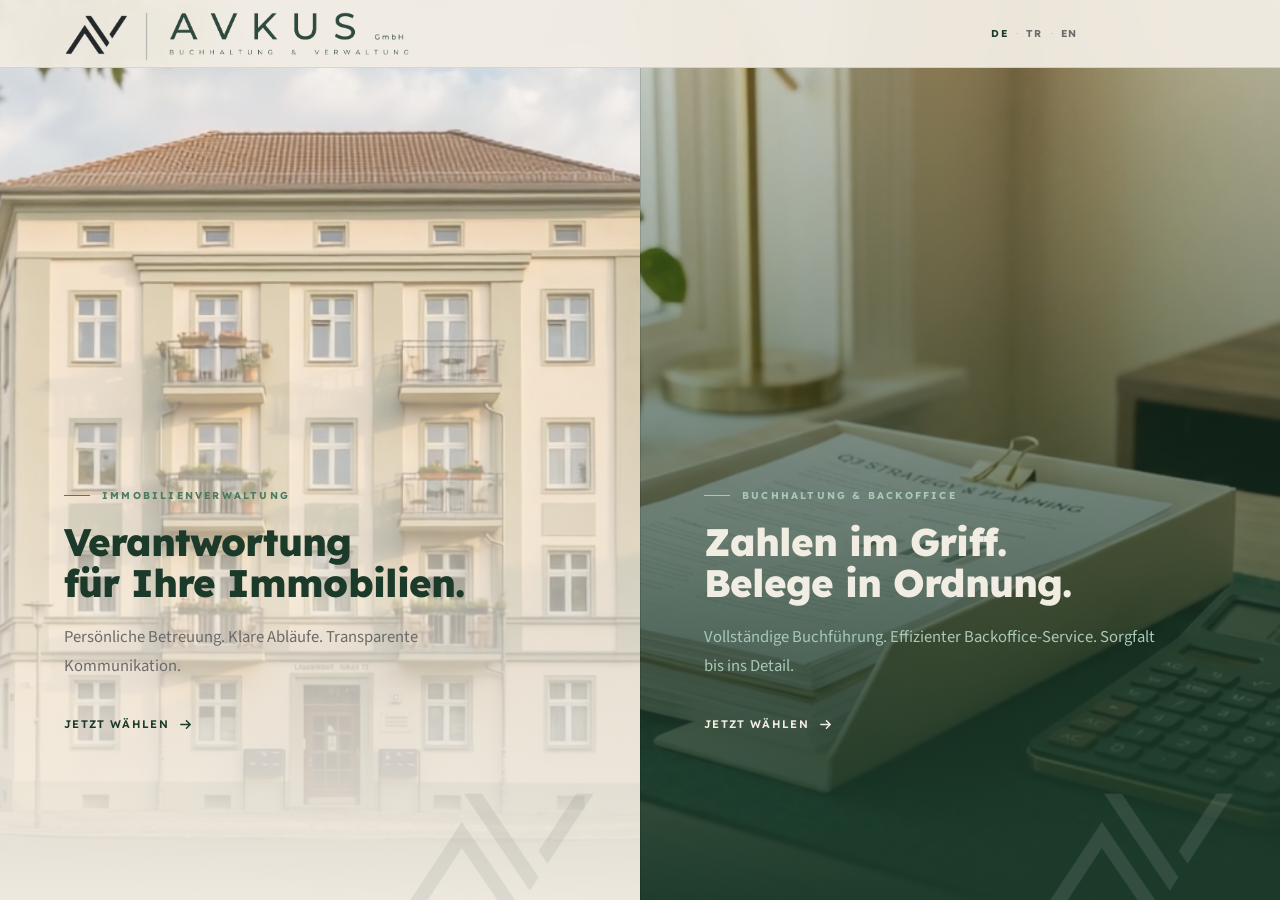
==== index.html @ 60a26d8a "ok" ====
<!DOCTYPE html>
<html lang="de">
<head>
  <meta charset="UTF-8">
  <meta name="viewport" content="width=device-width, initial-scale=1.0">
  <title>AVKUS GmbH – Immobilienverwaltung &amp; Buchhaltung</title>
  <meta name="description" content="AVKUS GmbH Bremen – Immobilienverwaltung und Buchhaltung. Persönlich. Strukturiert. Mehrsprachig.">
  <link rel="preconnect" href="https://fonts.googleapis.com">
  <link rel="preconnect" href="https://fonts.gstatic.com" crossorigin>
  <link href="https://fonts.googleapis.com/css2?family=Lexend:wght@300;400;600;700;800&family=Source+Sans+3:wght@400;500;600&display=swap" rel="stylesheet">
  <link rel="icon" href="assets/logos/favicon.png" type="image/png">
  <style>
    *, *::before, *::after { box-sizing: border-box; margin: 0; padding: 0; }
    html, body { height: 100%; }
    body { font-family: 'Source Sans 3', system-ui, sans-serif; overflow: hidden; -webkit-font-smoothing: antialiased; }
    a { text-decoration: none; color: inherit; }
    button { cursor: pointer; font-family: inherit; border: none; background: none; }
    svg { display: block; fill: none; }

    :root {
      --g:    #1B3A2A;
      --g2:   #234e38;
      --gm:   #a8c9b6;
      --gf:   #4a7c61;
      --cr:   #F2EDE3;
      --crd:  #e8e0d3;
      --crdk: #c4bbb0;
      --tx:   #1a1a1a;
      --mu:   #6b6b6b;
      --hh:   68px;
      --dur:  520ms;
      --ez:   cubic-bezier(0.76, 0, 0.24, 1);
      --ezo:  cubic-bezier(0.16, 1, 0.3, 1);
    }

    /* ─── HEADER ─────────────────────────────────── */
    #hdr {
      position: fixed; top: 0; left: 0; right: 0;
      height: var(--hh); z-index: 200;
      display: flex; align-items: center;
      padding: 0 clamp(20px, 3vw, 48px);
      gap: 0;
      background: rgba(242,237,227,0.95);
      backdrop-filter: blur(14px);
      -webkit-backdrop-filter: blur(14px);
      border-bottom: 1px solid rgba(27,58,42,0.12);
      transition: background var(--dur) var(--ez), border-color var(--dur) var(--ez), box-shadow 250ms ease;
    }
    #hdr.scrolled { box-shadow: 0 2px 24px rgba(0,0,0,0.08); }
    [data-state="buch"] #hdr {
      background: rgba(27,58,42,0.96);
      border-bottom-color: rgba(255,255,255,0.09);
    }

    .hl { /* logo */
      display: flex; align-items: center; gap: 12px; flex-shrink: 0;
      color: var(--g); transition: color var(--dur) var(--ez);
    }
    [data-state="buch"] .hl { color: var(--cr); }
    .hl-wide { height: 302px; width: auto; object-fit: contain; }
    [data-state="buch"] .hl-wide { filter: brightness(0) invert(1); }

    .hn { /* nav */
      display: flex; align-items: center; gap: 2px; flex: 1; justify-content: center;
      opacity: 0; pointer-events: none; transition: opacity 300ms ease 180ms;
    }
    [data-state="immo"] .hn, [data-state="buch"] .hn { opacity: 1; pointer-events: all; }
    .hn a {
      font-family: 'Lexend', sans-serif; font-size: 11px; font-weight: 600;
      letter-spacing: 0.12em; text-transform: uppercase;
      color: var(--mu); padding: 8px 14px; border-radius: 4px;
      transition: color 180ms, background 180ms;
    }
    .hn a:hover { color: var(--g); background: rgba(27,58,42,0.07); }
    [data-state="buch"] .hn a { color: var(--gm); }
    [data-state="buch"] .hn a:hover { color: var(--cr); background: rgba(255,255,255,0.08); }

    .hr { /* right controls */
      display: flex; align-items: center; gap: 14px; flex-shrink: 0;
    }
    .lang { display: flex; align-items: center; gap: 2px; pointer-events: all; }
    .lang-sel { display: none; }
    .lb {
      font-family: 'Lexend', sans-serif; font-size: 10px; font-weight: 700;
      letter-spacing: 0.14em; text-transform: uppercase;
      color: var(--mu); padding: 4px 6px; transition: color 180ms;
    }
    .lb:hover, .lb.on { color: var(--g); }
    [data-state="buch"] .lb { color: rgba(168,201,182,0.7); }
    [data-state="buch"] .lb:hover, [data-state="buch"] .lb.on { color: var(--cr); }
    .ls { font-size: 10px; color: var(--crdk); transition: color var(--dur) var(--ez); }
    [data-state="buch"] .ls { color: var(--gf); }

    .hcta {
      font-family: 'Lexend', sans-serif; font-size: 11px; font-weight: 700;
      letter-spacing: 0.09em; text-transform: uppercase;
      padding: 9px 20px; border-radius: 4px;
      background: var(--g); color: var(--cr);
      transition: background 180ms, color 180ms, opacity 300ms ease 180ms;
      opacity: 0; pointer-events: none;
    }
    [data-state="immo"] .hcta, [data-state="buch"] .hcta { opacity: 1; pointer-events: all; }
    .hcta:hover { background: var(--g2); }
    [data-state="buch"] .hcta { background: var(--cr); color: var(--g); }
    [data-state="buch"] .hcta:hover { background: var(--crd); }

    /* ─── DIVIDER LINE ───────────────────────────── */
    #dvl {
      position: fixed; top: 0; bottom: 0; left: 50%;
      width: 1px; background: rgba(0,0,0,0.13); z-index: 50;
      pointer-events: none;
      transition: opacity var(--dur) var(--ez), transform 380ms cubic-bezier(0.16,1,0.3,1);
    }
    [data-state="immo"] #dvl, [data-state="buch"] #dvl { opacity: 0; }

    /* ─── SPLIT HOVER EXPANSION ─────────────────── */
    [data-state="split"] .ly {
      transition: width 600ms cubic-bezier(0.4, 0, 0.2, 1) 60ms;
    }
    [data-state="split"] #dvl {
      transition: transform 600ms cubic-bezier(0.4, 0, 0.2, 1) 60ms;
    }
    #app.hov-i .ly-i { width: 56%; }
    #app.hov-i .ly-b { width: 44%; }
    #app.hov-i #dvl  { transform: translateX(6vw); }
    #app.hov-b .ly-b { width: 56%; }
    #app.hov-b .ly-i { width: 44%; }
    #app.hov-b #dvl  { transform: translateX(-6vw); }

    /* ─── LAYERS ──────────────────────────────────── */
    .ly {
      position: fixed; top: 0; bottom: 0; overflow: hidden;
      transition: width var(--dur) var(--ez);
      will-change: width;
    }
    .ly-i { left: 0; width: 50%; background: var(--cr); }
    .ly-b { right: 0; width: 50%; background: var(--g); }

    [data-state="immo"] .ly-i { width: 100%; }
    [data-state="immo"] .ly-b { width: 0; pointer-events: none; }
    [data-state="buch"] .ly-b { width: 100%; }
    [data-state="buch"] .ly-i { width: 0; pointer-events: none; }

    /* Scroll container inside each layer */
    .lsc {
      position: absolute; inset: 0;
      overflow-y: hidden;
      -webkit-overflow-scrolling: touch;
      min-width: 50vw;
    }
    [data-state="immo"] .ly-i .lsc,
    [data-state="buch"] .ly-b .lsc { overflow-y: auto; }

    /* Scale-in animation on panel content when it activates */
    @keyframes scaleIn {
      from { transform: scale(0.968); opacity: 0.7; }
      to   { transform: scale(1);     opacity: 1; }
    }
    [data-state="immo"] .ly-i .lsc,
    [data-state="buch"] .ly-b .lsc {
      animation: scaleIn var(--dur) var(--ezo) both;
    }

    /* Click overlay — active in split state, transparent when service active */
    .lov {
      position: absolute; inset: 0; z-index: 10;
      cursor: pointer;
    }
    [data-state="immo"] .ly-i .lov,
    [data-state="buch"] .ly-b .lov,
    [data-state="immo"] .ly-b .lov,
    [data-state="buch"] .ly-i .lov { pointer-events: none; }

    /* Hover shimmer on panels in split state */
    [data-state="split"] .lov::after {
      content: ''; position: absolute; inset: 0;
      opacity: 0; transition: opacity 250ms ease;
    }
    [data-state="split"] .lov:hover::after { opacity: 1; }
    .ly-i .lov::after { background: rgba(27,58,42,0.04); }
    .ly-b .lov::after { background: rgba(255,255,255,0.05); }

    /* ─── FLOAT TABS ─────────────────────────────── */
    .ftab {
      position: fixed; top: 50%; z-index: 150;
      width: 40px; height: auto; padding: 14px 0;
      display: flex; flex-direction: column; align-items: center; justify-content: center;
      gap: 8px;
      opacity: 0; pointer-events: none;
      transition: opacity 350ms ease 220ms, transform 280ms var(--ezo);
    }
    .ftab svg { width: 16px; height: 16px; flex-shrink: 0; }
    .ftab-lbl {
      font-family: 'Lexend', sans-serif; font-size: 7px; font-weight: 700;
      letter-spacing: 0.18em; text-transform: uppercase;
      writing-mode: vertical-rl; text-orientation: mixed;
      opacity: 0.6; line-height: 1;
    }

    /* Buch tab: right edge, shown when immo is active */
    #ft-b {
      right: 0; border-radius: 10px 0 0 10px;
      background: var(--g); color: var(--cr);
      transform: translateY(-50%) translateX(100%);
    }
    [data-state="immo"] #ft-b {
      opacity: 1; pointer-events: all;
      transform: translateY(-50%) translateX(0);
    }
    [data-state="immo"] #ft-b:hover { transform: translateY(-50%) translateX(-5px); }

    /* Immo tab: left edge, shown when buch is active */
    #ft-i {
      left: 0; border-radius: 0 10px 10px 0;
      background: var(--cr); color: var(--g);
      transform: translateY(-50%) translateX(-100%);
    }
    [data-state="buch"] #ft-i {
      opacity: 1; pointer-events: all;
      transform: translateY(-50%) translateX(0);
    }
    [data-state="buch"] #ft-i:hover { transform: translateY(-50%) translateX(5px); }

    /* ─── HERO ───────────────────────────────────── */
    .hero {
      min-height: 100vh; position: relative; overflow: hidden;
      display: flex; flex-direction: column; justify-content: flex-end;
      padding: var(--hh) clamp(28px,5vw,72px) 64px;
    }
    .hwm { /* watermark */
      position: absolute; right: -4%; bottom: -8%;
      width: min(340px, 52%); pointer-events: none;
    }
    .ly-i .hwm { opacity: 0.08; }
    .ly-b .hwm { opacity: 0.10; filter: brightness(0) invert(1); }

    .hey { /* eyebrow */
      font-family: 'Lexend', sans-serif; font-size: 10px; font-weight: 700;
      letter-spacing: 0.22em; text-transform: uppercase;
      display: flex; align-items: center; gap: 12px; margin-bottom: 20px;
    }
    .hey::before { content: ''; display: block; width: 26px; height: 1px; background: currentColor; }
    .ly-i .hey { color: var(--gf); }
    .ly-b .hey { color: var(--gm); }

    .hh1 {
      font-family: 'Lexend', sans-serif;
      font-size: clamp(24px, 3.0vw, 50px);
      font-weight: 800; line-height: 1.06; letter-spacing: -0.025em;
      margin-bottom: 20px;
    }
    .ly-i .hh1 { color: var(--g); }
    .ly-b .hh1 { color: var(--cr); }

    .hsub {
      font-size: clamp(14px, 1.3vw, 17px); line-height: 1.7;
      max-width: 460px; margin-bottom: 32px;
    }
    .ly-i .hsub { color: var(--mu); }
    .ly-b .hsub { color: var(--gm); }

    /* Split-state click prompt */
    .hprompt {
      display: inline-flex; align-items: center; gap: 9px;
      font-family: 'Lexend', sans-serif; font-size: 11px; font-weight: 600;
      letter-spacing: 0.12em; text-transform: uppercase;
      transition: opacity 250ms ease, gap 200ms ease;
    }
    .hprompt svg { width: 15px; height: 15px; transition: transform 200ms ease; }
    .lov:hover ~ .lsc .hprompt { gap: 14px; }
    .lov:hover ~ .lsc .hprompt svg { transform: translateX(3px); }
    .ly-i .hprompt { color: var(--g); }
    .ly-b .hprompt { color: var(--cr); }
    [data-state="immo"] .ly-i .hprompt,
    [data-state="buch"] .ly-b .hprompt { opacity: 0; pointer-events: none; }

    /* Active-state CTA buttons */
    .hctas {
      display: flex; align-items: center; gap: 14px; flex-wrap: wrap;
      margin-top: 6px;
      opacity: 0; pointer-events: none;
      transform: translateY(12px);
      transition: opacity 350ms ease 280ms, transform 350ms ease 280ms;
    }
    [data-state="immo"] .ly-i .hctas,
    [data-state="buch"] .ly-b .hctas { opacity: 1; pointer-events: all; transform: none; }

    .bp { /* primary button */
      font-family: 'Lexend', sans-serif; font-size: 12px; font-weight: 700;
      letter-spacing: 0.08em; text-transform: uppercase;
      padding: 13px 26px; border-radius: 4px; display: inline-flex; align-items: center; gap: 8px;
      transition: background 180ms, transform 150ms;
    }
    .bp:hover { transform: translateY(-1px); }
    .ly-i .bp { background: var(--g); color: var(--cr); }
    .ly-i .bp:hover { background: var(--g2); }
    .ly-b .bp { background: var(--cr); color: var(--g); }
    .ly-b .bp:hover { background: var(--crd); }

    .bo { /* outline button */
      font-family: 'Lexend', sans-serif; font-size: 12px; font-weight: 600;
      letter-spacing: 0.08em; text-transform: uppercase;
      padding: 12px 22px; border-radius: 4px; border: 1.5px solid currentColor;
      display: inline-flex; align-items: center; gap: 8px;
      transition: background 180ms, color 180ms;
    }
    .ly-i .bo { color: var(--g); }
    .ly-i .bo:hover { background: var(--g); color: var(--cr); }
    .ly-b .bo { color: var(--gm); }
    .ly-b .bo:hover { background: rgba(255,255,255,0.1); color: var(--cr); border-color: rgba(255,255,255,0.3); }

    /* ─── SECTION TYPOGRAPHY ─────────────────────── */
    .sec { padding: 88px clamp(28px,5vw,72px); }

    .ey { /* eyebrow */
      font-family: 'Lexend', sans-serif; font-size: 10px; font-weight: 700;
      letter-spacing: 0.22em; text-transform: uppercase;
      display: flex; align-items: center; gap: 12px; margin-bottom: 14px;
    }
    .ey::before { content: ''; display: block; width: 22px; height: 1px; background: currentColor; }
    .ly-i .ey { color: var(--gf); }
    .ly-b .ey { color: var(--gm); }

    .sh2 {
      font-family: 'Lexend', sans-serif;
      font-size: clamp(22px, 2.8vw, 40px);
      font-weight: 800; line-height: 1.1; letter-spacing: -0.02em; margin-bottom: 12px;
    }
    .ly-i .sh2 { color: var(--g); }
    .ly-b .sh2 { color: var(--cr); }

    .srul { display: block; width: 48px; height: 2px; margin-bottom: 52px; }
    .ly-i .srul { background: var(--g); }
    .ly-b .srul { background: var(--gm); }

    /* ─── SERVICES GRID ──────────────────────────── */
    .sgrid {
      display: grid; grid-template-columns: 1fr 1fr;
      border-top: 1px solid;
    }
    .ly-i .sgrid { border-color: var(--crd); }
    .ly-b .sgrid { border-color: rgba(255,255,255,0.1); }

    .si {
      display: flex; gap: 18px; align-items: flex-start;
      padding: 30px 36px 30px 0; border-bottom: 1px solid;
    }
    .si:nth-child(even) { padding: 30px 0 30px 36px; border-left: 1px solid; }
    .ly-i .si { border-color: var(--crd); }
    .ly-b .si { border-color: rgba(255,255,255,0.1); }

    .si-ico {
      width: 40px; height: 40px; flex-shrink: 0;
      display: flex; align-items: center; justify-content: center;
      border-radius: 8px;
    }
    .si-ico svg { width: 20px; height: 20px; }
    .ly-i .si-ico { background: rgba(27,58,42,0.09); color: var(--g); }
    .ly-b .si-ico { background: rgba(255,255,255,0.08); color: var(--gm); }

    .si-t {
      font-family: 'Lexend', sans-serif; font-size: 14px; font-weight: 700;
      line-height: 1.3; margin-bottom: 6px;
    }
    .ly-i .si-t { color: var(--g); }
    .ly-b .si-t { color: var(--cr); }

    .si-d { font-size: 13px; line-height: 1.6; }
    .ly-i .si-d { color: var(--mu); }
    .ly-b .si-d { color: var(--gm); }

    .sftr {
      display: flex; align-items: center; justify-content: space-between;
      padding: 28px 0 0; margin-top: 4px; gap: 16px; flex-wrap: wrap;
      border-top: 1px solid;
    }
    .ly-i .sftr { border-color: var(--crd); }
    .ly-b .sftr { border-color: rgba(255,255,255,0.1); }
    .sftr-t { font-size: 14px; }
    .ly-i .sftr-t { color: var(--mu); }
    .ly-b .sftr-t { color: var(--gm); }

    /* ─── USP SECTION ────────────────────────────── */
    .usec {
      padding: 88px clamp(28px,5vw,72px);
      margin-top: 24px;
    }
    .ly-i .usec { background: var(--g); }
    .ly-b .usec { background: rgba(0,0,0,0.22); }

    .uey {
      font-family: 'Lexend', sans-serif; font-size: 10px; font-weight: 700;
      letter-spacing: 0.22em; text-transform: uppercase;
      color: var(--gm); display: flex; align-items: center; gap: 12px; margin-bottom: 12px;
    }
    .uey::before { content: ''; display: block; width: 22px; height: 1px; background: currentColor; }
    .ush2 {
      font-family: 'Lexend', sans-serif; font-size: clamp(22px, 2.8vw, 40px);
      font-weight: 800; line-height: 1.1; letter-spacing: -0.02em;
      color: var(--cr); margin-bottom: 10px;
    }
    .ushdr { margin-bottom: 48px; }
    .ushdr-r { display: block; width: 48px; height: 2px; background: var(--gm); }

    .ugrid { display: grid; grid-template-columns: repeat(3,1fr); gap: 3px; }
    .uc {
      background: rgba(255,255,255,0.05); padding: 36px 28px; border-radius: 2px;
    }
    .uc-ico {
      width: 44px; height: 44px; border-radius: 50%;
      background: rgba(255,255,255,0.09); color: var(--gm);
      display: flex; align-items: center; justify-content: center; margin-bottom: 20px;
    }
    .uc-ico svg { width: 22px; height: 22px; }
    .uc-t {
      font-family: 'Lexend', sans-serif; font-size: 16px; font-weight: 700;
      color: var(--cr); letter-spacing: -0.01em; margin-bottom: 10px; line-height: 1.25;
    }
    .uc-d { font-size: 14px; line-height: 1.65; color: var(--gm); }
    .utag {
      text-align: center; margin-top: 48px;
      font-family: 'Lexend', sans-serif; font-size: 12px; font-weight: 600;
      letter-spacing: 0.16em; text-transform: uppercase; color: var(--gm);
    }

    /* ─── CONTACT ────────────────────────────────── */
    .csec {
      display: grid; grid-template-columns: 1fr 1fr; gap: 64px; align-items: start;
      padding: 88px clamp(28px,5vw,72px);
    }
    .ly-i .csec { background: var(--crd); }
    .ly-b .csec { background: var(--g2); }

    .cey {
      font-family: 'Lexend', sans-serif; font-size: 10px; font-weight: 700;
      letter-spacing: 0.22em; text-transform: uppercase;
      display: flex; align-items: center; gap: 12px; margin-bottom: 14px;
    }
    .cey::before { content: ''; display: block; width: 22px; height: 1px; background: currentColor; }
    .ly-i .cey { color: var(--gf); }
    .ly-b .cey { color: var(--gm); }

    .ch2 {
      font-family: 'Lexend', sans-serif; font-size: clamp(20px, 2.5vw, 34px);
      font-weight: 800; line-height: 1.15; letter-spacing: -0.02em; margin-bottom: 14px;
    }
    .ly-i .ch2 { color: var(--g); }
    .ly-b .ch2 { color: var(--cr); }
    .cdesc { font-size: 15px; line-height: 1.7; margin-bottom: 32px; }
    .ly-i .cdesc { color: var(--mu); }
    .ly-b .cdesc { color: var(--gm); }

    .cbtns { display: flex; gap: 12px; flex-wrap: wrap; }

    /* ─── CONTACT FORM ───────────────────────────── */
    .cform { display: flex; flex-direction: column; gap: 14px; margin-top: 8px; }
    .cf-group { display: flex; flex-direction: column; gap: 5px; }
    .cf-row { display: grid; grid-template-columns: 1fr 1fr; gap: 14px; }
    .cf-label {
      font-family: 'Lexend', sans-serif; font-size: 10px; font-weight: 700;
      letter-spacing: 0.12em; text-transform: uppercase;
    }
    .ly-i .cf-label { color: var(--gf); }
    .ly-b .cf-label { color: var(--gm); }
    .cf-input {
      width: 100%; padding: 11px 14px; border-radius: 5px;
      font-size: 14px; font-family: 'Source Sans 3', sans-serif;
      outline: none; transition: border-color 150ms, box-shadow 150ms;
      -webkit-appearance: none;
    }
    .ly-i .cf-input {
      background: var(--crd); border: 1px solid var(--crdk); color: var(--tx);
    }
    .ly-i .cf-input::placeholder { color: var(--crdk); }
    .ly-i .cf-input:focus { border-color: var(--gf); box-shadow: 0 0 0 3px rgba(74,124,97,0.12); }
    .ly-b .cf-input {
      background: rgba(255,255,255,0.07); border: 1px solid rgba(255,255,255,0.14); color: var(--cr);
    }
    .ly-b .cf-input::placeholder { color: rgba(168,201,182,0.4); }
    .ly-b .cf-input:focus { border-color: var(--gm); box-shadow: 0 0 0 3px rgba(168,201,182,0.14); }
    .cf-ta { resize: vertical; min-height: 80px; }
    .cf-ok {
      font-family: 'Lexend', sans-serif; font-size: 15px; font-weight: 600;
      padding: 18px 0; line-height: 1.6;
    }
    .ly-i .cf-ok { color: var(--g); }
    .ly-b .cf-ok { color: var(--cr); }

    .ccard { padding: 32px; border-radius: 8px; }
    .ly-i .ccard { background: var(--cr); }
    .ly-b .ccard { background: rgba(0,0,0,0.2); }

    .ccard-n {
      font-family: 'Lexend', sans-serif; font-size: 15px; font-weight: 700;
      margin-bottom: 20px;
    }
    .ly-i .ccard-n { color: var(--g); }
    .ly-b .ccard-n { color: var(--cr); }

    .cr-row { display: flex; gap: 12px; align-items: flex-start; margin-bottom: 14px; }
    .cr-ico { width: 20px; height: 20px; flex-shrink: 0; margin-top: 1px; }
    .cr-ico svg { width: 16px; height: 16px; }
    .ly-i .cr-ico { color: var(--gf); }
    .ly-b .cr-ico { color: var(--gm); }
    .cr-txt { font-size: 14px; line-height: 1.55; }
    .ly-i .cr-txt { color: var(--tx); }
    .ly-b .cr-txt { color: var(--gm); }
    .cr-txt a:hover { text-decoration: underline; }

    .lbadges { display: flex; gap: 6px; margin-top: 20px; flex-wrap: wrap; }
    .lbadge {
      font-family: 'Lexend', sans-serif; font-size: 10px; font-weight: 600;
      letter-spacing: 0.1em; text-transform: uppercase;
      padding: 4px 10px; border-radius: 20px; border: 1px solid;
    }
    .ly-i .lbadge { border-color: var(--crdk); color: var(--mu); }
    .ly-b .lbadge { border-color: rgba(255,255,255,0.2); color: var(--gm); }

    /* ─── FOOTER ─────────────────────────────────── */
    .ftr {
      display: flex; align-items: center; justify-content: space-between;
      padding: 36px clamp(28px,5vw,72px); gap: 24px; flex-wrap: wrap;
      border-top: 1px solid;
    }
    .ly-i .ftr { border-color: var(--crd); }
    .ly-b .ftr { border-color: rgba(255,255,255,0.1); }

    .flogo {
      display: flex; align-items: center; gap: 10px;
      font-family: 'Lexend', sans-serif; font-size: 12px; font-weight: 700;
      letter-spacing: 0.09em; text-transform: uppercase;
    }
    .ly-i .flogo { color: var(--g); }
    .ly-b .flogo { color: var(--cr); }
    .flogo-img { height: 42px; width: auto; }
    .ly-b .flogo-img { filter: brightness(0) invert(1); }

    .fcopy { font-size: 12px; }
    .ly-i .fcopy { color: var(--mu); }
    .ly-b .fcopy { color: var(--gm); }

    .flinks { display: flex; gap: 20px; }
    .flink { font-size: 12px; font-weight: 500; transition: color 150ms; }
    .ly-i .flink { color: var(--mu); }
    .ly-i .flink:hover { color: var(--g); }
    .ly-b .flink { color: var(--gm); }
    .ly-b .flink:hover { color: var(--cr); }

    /* ─── SCROLL REVEAL ──────────────────────────── */
    .rv {
      opacity: 0; transform: translateY(18px);
      transition: opacity 580ms ease, transform 580ms ease;
    }
    .rv.on { opacity: 1; transform: none; }
    .rv.d1 { transition-delay: 80ms; }
    .rv.d2 { transition-delay: 160ms; }
    .rv.d3 { transition-delay: 240ms; }

    /* ─── HERO VIDEO ─────────────────────────────── */
    .hvid {
      position: absolute; inset: 0;
      width: 100%; height: 100%;
      object-fit: cover; object-position: center;
      z-index: 0;
    }
    .hovl {
      position: absolute; inset: 0; z-index: 1; pointer-events: none;
    }
    .ly-i .hovl {
      background: linear-gradient(to top,
        rgba(242,237,227,0.97) 0%,
        rgba(242,237,227,0.62) 42%,
        rgba(242,237,227,0.22) 100%);
    }
    .ly-b .hovl {
      background: linear-gradient(to top,
        rgba(27,58,42,0.98) 0%,
        rgba(27,58,42,0.62) 42%,
        rgba(27,58,42,0.22) 100%);
    }
    .hwm { z-index: 2; }
    .hbody { position: relative; z-index: 3; }

    /* ─── PRICING TABLE ──────────────────────────── */
    .psec { padding: 88px clamp(28px,5vw,72px); }
    .psec-hdr { max-width: 680px; margin-bottom: 40px; }
    .psh1 {
      font-family: 'Lexend', sans-serif;
      font-size: clamp(22px, 2.8vw, 38px);
      font-weight: 800; line-height: 1.1; letter-spacing: -0.02em;
      color: var(--cr); margin-bottom: 8px;
    }
    .pssub {
      font-family: 'Lexend', sans-serif; font-size: 14px; font-weight: 600;
      color: var(--gm); margin-bottom: 14px;
    }
    .psdesc { font-size: 15px; line-height: 1.75; color: rgba(242,237,227,0.6); }

    .pgrid {
      display: grid; grid-template-columns: repeat(4, 1fr);
      gap: 3px; margin-bottom: 3px;
    }
    .pcard {
      border: 1px solid rgba(255,255,255,0.1); border-radius: 6px;
      padding: 26px 22px; background: rgba(255,255,255,0.04);
      display: flex; flex-direction: column; gap: 14px;
      position: relative;
    }
    .pcard--hl {
      border-color: var(--gm); background: rgba(255,255,255,0.09);
    }
    .pcard-badge {
      position: absolute; top: -11px; left: 50%; transform: translateX(-50%);
      background: var(--gm); color: var(--g);
      font-family: 'Lexend', sans-serif; font-size: 7.5px; font-weight: 700;
      letter-spacing: 0.18em; text-transform: uppercase;
      padding: 4px 12px; border-radius: 20px; white-space: nowrap;
    }
    .pcard-tier {
      font-family: 'Lexend', sans-serif; font-size: 10px; font-weight: 700;
      letter-spacing: 0.22em; text-transform: uppercase; color: var(--gm);
    }
    .pcard--hl .pcard-tier { color: var(--cr); }
    .pcard-sub {
      font-family: 'Lexend', sans-serif; font-size: 13px; font-weight: 600;
      color: var(--cr); line-height: 1.35;
    }
    .pcard-list {
      list-style: none; display: flex; flex-direction: column; gap: 7px;
      flex: 1;
    }
    .pcard-list li {
      font-size: 13px; line-height: 1.5;
      color: rgba(242,237,227,0.55);
      padding-left: 14px; position: relative;
    }
    .pcard-list li::before { content: '–'; position: absolute; left: 0; color: var(--gm); }
    .pcard--hl .pcard-list li { color: rgba(242,237,227,0.8); }

    .pftr {
      border: 1px solid rgba(255,255,255,0.1); border-radius: 6px;
      padding: 26px 28px; background: rgba(255,255,255,0.04);
    }
    .pftr-t {
      font-family: 'Lexend', sans-serif; font-size: 10px; font-weight: 700;
      letter-spacing: 0.18em; text-transform: uppercase;
      color: var(--gm); margin-bottom: 18px;
    }
    .pftr-grid {
      display: grid; grid-template-columns: repeat(3, 1fr); gap: 10px 32px;
    }
    .pftr-item {
      font-size: 13.5px; color: rgba(242,237,227,0.75);
      display: flex; align-items: center; gap: 9px;
    }
    .pftr-item::before {
      content: '✓'; font-family: 'Lexend', sans-serif; font-size: 11px;
      font-weight: 700; color: var(--gm); flex-shrink: 0;
    }
    .pcta { margin-top: 40px; display: flex; justify-content: center; }

    @media (prefers-reduced-motion: reduce) {
      *, *::before, *::after { transition-duration: 1ms !important; animation-duration: 1ms !important; }
    }

    /* ─── RESPONSIVE ─────────────────────────────── */
    @media (max-width: 900px) {
      .sgrid { grid-template-columns: 1fr; }
      .si:nth-child(even) { border-left: none; padding-left: 0; }
      .ugrid { grid-template-columns: 1fr; gap: 2px; }
      .csec { grid-template-columns: 1fr; gap: 40px; }
      .pgrid { grid-template-columns: repeat(2, 1fr); }
      .pftr-grid { grid-template-columns: repeat(2, 1fr); }
    }

    @media (max-width: 640px) {
      :root { --hh: 56px; }
      body { overflow: hidden; }

      /* ── Header: compact ── */
      .hl-wide { height: 26px; }
      .hcta     { display: none !important; }
      .lang     { display: none; }
      .lang-sel {
        display: block;
        font-family: 'Lexend', sans-serif; font-size: 10px; font-weight: 700;
        letter-spacing: 0.14em; text-transform: uppercase;
        color: var(--g); border: 1.5px solid rgba(27,58,42,0.35);
        border-radius: 4px; background: transparent;
        padding: 5px 22px 5px 8px; cursor: pointer;
        -webkit-appearance: none; appearance: none;
        background-image: url("data:image/svg+xml,%3Csvg xmlns='http://www.w3.org/2000/svg' width='8' height='5' viewBox='0 0 8 5'%3E%3Cpath fill='%231B3A2A' d='M0 0l4 5 4-5z'/%3E%3C/svg%3E");
        background-repeat: no-repeat; background-position: right 7px center; background-size: 7px;
      }
      [data-state="buch"] .lang-sel {
        color: var(--cr); border-color: rgba(242,237,227,0.4);
        background-image: url("data:image/svg+xml,%3Csvg xmlns='http://www.w3.org/2000/svg' width='8' height='5' viewBox='0 0 8 5'%3E%3Cpath fill='%23F2EDE3' d='M0 0l4 5 4-5z'/%3E%3C/svg%3E");
      }

      /* ── Panels: diagonal split (full-height, clip-path) ── */
      .ly-i, .ly-b {
        width: 100% !important; left: 0 !important; right: 0; top: 0; height: 100%;
        transition: clip-path var(--dur) var(--ez), transform var(--dur) var(--ez) !important;
      }
      .lsc { min-width: 0; }

      /* Split state default: diagonal clip */
      .ly-i { clip-path: polygon(0 0, 58% 0, 42% 100%, 0 100%); }
      .ly-b { clip-path: polygon(58% 0, 100% 0, 100% 100%, 42% 100%); }

      /* Immo selected: immo expands full, buch collapses right */
      [data-state="immo"] .ly-i { clip-path: polygon(0 0, 100% 0, 100% 100%, 0 100%); }
      [data-state="immo"] .ly-b { clip-path: polygon(100% 0, 100% 0, 100% 100%, 100% 100%); }
      /* Buch selected: buch expands full, immo collapses left */
      [data-state="buch"] .ly-b { clip-path: polygon(0 0, 100% 0, 100% 100%, 0 100%); }
      [data-state="buch"] .ly-i { clip-path: polygon(0 0, 0 0, 0 100%, 0 100%); }

      #dvl { display: none; }
      .hn  { display: none; }
      .hr  { margin-left: auto; }

      /* Float tabs: left/right sides (same as desktop) */
      .ftab { top: 50%; }
      #ft-b {
        right: 0; bottom: auto;
        border-radius: 10px 0 0 10px;
        transform: translateY(-50%) translateX(100%);
      }
      [data-state="immo"] #ft-b { transform: translateY(-50%) translateX(0); }
      [data-state="immo"] #ft-b:hover { transform: translateY(-50%) translateX(-5px); }
      #ft-i {
        left: 0; top: 50%;
        border-radius: 0 10px 10px 0;
        transform: translateY(-50%) translateX(-100%);
      }
      [data-state="buch"] #ft-i { transform: translateY(-50%) translateX(0); }
      [data-state="buch"] #ft-i:hover { transform: translateY(-50%) translateX(5px); }

      /* Split diagonal: content layout */
      [data-state="split"] .hero { padding: var(--hh) 18px clamp(80px, 28vh, 220px); }
      [data-state="split"] .hsub,
      [data-state="split"] .hctas { display: none !important; }
      [data-state="split"] .hh1     { font-size: clamp(13px, 3.8vw, 20px) !important; line-height: 1.2; }
      [data-state="split"] .hey     { font-size: 7px; gap: 5px; }
      [data-state="split"] .hey::before { width: 16px; }
      [data-state="split"] .hprompt { font-size: 10px; }
      /* Immo: constrain to left triangle (42% wide at bottom minus 18px padding) */
      [data-state="split"] .ly-i .hbody { max-width: calc(42% - 20px); }
      /* Buch: push content into right triangle */
      [data-state="split"] .ly-b .hero  { align-items: flex-end; }
      [data-state="split"] .ly-b .hbody { max-width: 50%; text-align: right; }
      [data-state="split"] .ly-b .hey    { flex-direction: row-reverse; justify-content: flex-end; }
      [data-state="split"] .ly-b .hey::before { display: none; }
      [data-state="split"] .ly-b .hprompt { justify-content: flex-end; }

      /* No custom cursor on touch */
      .cur-dot, .cur-ring { display: none; }

      /* Content fade-in after panel expands to full screen */
      [data-state="immo"] .ly-i .hbody,
      [data-state="buch"] .ly-b .hbody {
        animation: mbContentIn 360ms ease 200ms both;
      }
      @keyframes mbContentIn {
        from { opacity: 0; transform: translateY(14px); }
        to   { opacity: 1; transform: none; }
      }

      /* General mobile spacing */
      .hero { padding-bottom: 44px; }
      .sec, .usec, .csec, .psec { padding: 56px 20px; }
      .pgrid { grid-template-columns: 1fr; }
      .pftr-grid { grid-template-columns: 1fr; }
      .si { padding: 24px 0; }
      .si:nth-child(even) { padding: 24px 0; }
      .sftr { flex-direction: column; align-items: flex-start; }
      .ftr  { flex-direction: column; align-items: flex-start; }
      .hh1  { font-size: clamp(26px, 8vw, 40px); }
    }

    /* ── Custom cursor ──────────────────────────────────────── */
    /* .has-cursor * { cursor: none !important; } */

    .cur-dot {
      position: fixed; top: 0; left: 0;
      width: 6px; height: 6px; margin: -3px 0 0 -3px;
      border-radius: 50%;
      background: var(--g);
      pointer-events: none; z-index: 9999;
      opacity: 0; will-change: transform;
      transition: opacity 350ms ease, background 180ms ease;
    }
    .cur-ring {
      position: fixed; top: 0; left: 0;
      width: 28px; height: 28px; margin: -14px 0 0 -14px;
      border-radius: 50%;
      border: 1.5px solid rgba(27,58,42,0.45);
      pointer-events: none; z-index: 9998;
      opacity: 0; will-change: transform;
      transition: opacity 350ms ease, border-color 180ms ease;
    }
    .has-cursor .cur-dot,
    .has-cursor .cur-ring { opacity: 1; }
    .cur-dot.on-dark  { background: var(--cr); }
    .cur-ring.on-dark { border-color: rgba(242,237,227,0.55); }
  </style>
</head>
<body>
<div class="cur-dot" aria-hidden="true"></div>
<div class="cur-ring" aria-hidden="true"></div>
<div id="app" data-state="split">

  <!-- ── HEADER ──────────────────────────────────────── -->
  <header id="hdr">
    <a href="#" class="hl" aria-label="AVKUS GmbH">
      <img class="hl-wide" src="assets/logos/logo_wide.png" alt="AVKUS GmbH">
    </a>

    <nav class="hn" aria-label="Navigation">
      <a href="#" data-sc="leistungen">Leistungen</a>
      <a href="#" data-sc="vorteile">Vorteile</a>
      <a href="#" data-sc="kontakt">Kontakt</a>
    </nav>

    <div class="hr">
      <div class="lang" role="group" aria-label="Sprache">
        <button class="lb on" aria-pressed="true">DE</button>
        <span class="ls" aria-hidden="true">·</span>
        <button class="lb" aria-pressed="false">TR</button>
        <span class="ls" aria-hidden="true">·</span>
        <button class="lb" aria-pressed="false">EN</button>
      </div>
      <select class="lang-sel" aria-label="Sprache">
        <option value="DE">DE</option>
        <option value="TR">TR</option>
        <option value="EN">EN</option>
      </select>
      <a href="#" class="hcta" data-sc="kontakt">Erstgespräch</a>
    </div>
  </header>

  <!-- ── DIVIDER ─────────────────────────────────────── -->
  <div id="dvl" aria-hidden="true"></div>

  <!-- ═══════════════════════════════════════════════════
       LAYER: IMMOBILIENVERWALTUNG (left / cream)
  ═══════════════════════════════════════════════════ -->
  <div class="ly ly-i" id="ly-i">
    <div class="lov" id="ov-i" role="button" tabindex="0" aria-label="Immobilienverwaltung wählen"></div>
    <div class="lsc" id="sc-i">

      <!-- HERO -->
      <section class="hero">
        <video class="hvid" muted playsinline preload="auto" poster="assets/videos/apartment.png">
          <source src="assets/videos/apartment.mp4" type="video/mp4">
        </video>
        <div class="hovl" aria-hidden="true"></div>
        <img class="hwm" src="assets/logos/favicon.png" alt="" aria-hidden="true">
        <div class="hbody">
          <p class="hey">Immobilienverwaltung</p>
          <h1 class="hh1">Verantwortung<br>für Ihre Immobilien.</h1>
          <p class="hsub">Persönliche Betreuung. Klare Abläufe. Transparente Kommunikation.</p>
          <div class="hprompt" aria-hidden="true">
            Jetzt wählen
            <svg viewBox="0 0 16 16" stroke="currentColor" stroke-width="1.6" stroke-linecap="round" stroke-linejoin="round">
              <path d="M3 8h10M9 4l4 4-4 4"/>
            </svg>
          </div>
          <div class="hctas">
            <a href="#" class="bp" data-sc="leistungen">Leistungen entdecken</a>
            <a href="#" class="bo" data-sc="kontakt">Erstgespräch vereinbaren</a>
          </div>
        </div>
      </section>

      <!-- SERVICES -->
      <section class="sec" id="i-leistungen">
        <p class="ey rv">Unsere Leistungen</p>
        <h2 class="sh2 rv">Was wir für Sie übernehmen.</h2>
        <span class="srul rv"></span>
        <div class="sgrid">
          <div class="si rv">
            <div class="si-ico">
              <svg viewBox="0 0 24 24" stroke="currentColor" stroke-width="1.5" stroke-linecap="round" stroke-linejoin="round">
                <path d="M3 21h18M3 10h18M5 6l7-3 7 3M4 10v11M20 10v11"/>
              </svg>
            </div>
            <div>
              <p class="si-t">WEG-, Miet- und Sondereigentumsverwaltung</p>
              <p class="si-d">Vollständige Betreuung von Eigentümergemeinschaften, Mietobjekten und individuellem Sondereigentum.</p>
            </div>
          </div>
          <div class="si rv d1">
            <div class="si-ico">
              <svg viewBox="0 0 24 24" stroke="currentColor" stroke-width="1.5" stroke-linecap="round" stroke-linejoin="round">
                <rect x="4" y="3" width="16" height="18" rx="1"/><path d="M8 8h8M8 11h8M8 14h5"/>
              </svg>
            </div>
            <div>
              <p class="si-t">Wirtschaftspläne und Jahresabrechnungen</p>
              <p class="si-d">Transparente Finanzplanung und revisionssichere Jahresabrechnungen.</p>
            </div>
          </div>
          <div class="si rv">
            <div class="si-ico">
              <svg viewBox="0 0 24 24" stroke="currentColor" stroke-width="1.5" stroke-linecap="round" stroke-linejoin="round">
                <path d="M12 2v4M12 18v4M4.93 4.93l2.83 2.83M16.24 16.24l2.83 2.83M2 12h4M18 12h4M4.93 19.07l2.83-2.83M16.24 7.76l2.83-2.83"/>
              </svg>
            </div>
            <div>
              <p class="si-t">Betriebs- und Nebenkostenmanagement</p>
              <p class="si-d">Sorgfältige Erfassung, Abrechnung und Kontrolle aller betriebs- und mietrechtlichen Kosten.</p>
            </div>
          </div>
          <div class="si rv d1">
            <div class="si-ico">
              <svg viewBox="0 0 24 24" stroke="currentColor" stroke-width="1.5" stroke-linecap="round" stroke-linejoin="round">
                <path d="M17 21v-2a4 4 0 00-4-4H5a4 4 0 00-4 4v2"/><circle cx="9" cy="7" r="4"/><path d="M23 21v-2a4 4 0 00-3-3.87M16 3.13a4 4 0 010 7.75"/>
              </svg>
            </div>
            <div>
              <p class="si-t">Eigentümerversammlungen und Beschlussumsetzung</p>
              <p class="si-d">Organisation, Einladung, Protokollführung und konsequente Umsetzung aller Beschlüsse.</p>
            </div>
          </div>
          <div class="si rv">
            <div class="si-ico">
              <svg viewBox="0 0 24 24" stroke="currentColor" stroke-width="1.5" stroke-linecap="round" stroke-linejoin="round">
                <path d="M20 21V5a2 2 0 00-2-2H6a2 2 0 00-2 2v16M9 21V9h6v12"/>
              </svg>
            </div>
            <div>
              <p class="si-t">Mieter-, Vertrags- und Zahlungsmanagement</p>
              <p class="si-d">Mieterbetreuung, Vertragsverwaltung und lückenlose Überwachung aller Zahlungsströme.</p>
            </div>
          </div>
          <div class="si rv d1">
            <div class="si-ico">
              <svg viewBox="0 0 24 24" stroke="currentColor" stroke-width="1.5" stroke-linecap="round" stroke-linejoin="round">
                <path d="M14.7 6.3a1 1 0 000 1.4L7 16l-4 1 1-4 7.7-7.7a1 1 0 011.4 0l1.6 1z"/><path d="M12 6l6 6"/>
              </svg>
            </div>
            <div>
              <p class="si-t">Dienstleister- und Instandhaltungskoordination</p>
              <p class="si-d">Beauftragung, Überwachung und Abrechnung von Handwerkern und externen Dienstleistern.</p>
            </div>
          </div>
        </div>
        <div class="sftr rv">
          <p class="sftr-t">Für Eigentümer, WEGs und Investoren in Bremen und Umgebung.</p>
          <a href="#" class="bp" data-sc="kontakt">Jetzt anfragen</a>
        </div>
      </section>

      <!-- BENEFITS -->
      <section class="usec" id="i-vorteile">
        <div class="ushdr rv">
          <p class="uey">Warum AVKUS</p>
          <h2 class="ush2">Verwaltung, die Ihr Vertrauen verdient.</h2>
          <span class="ushdr-r"></span>
        </div>
        <div class="ugrid">
          <div class="uc rv">
            <div class="uc-ico">
              <svg viewBox="0 0 24 24" stroke="currentColor" stroke-width="1.5" stroke-linecap="round" stroke-linejoin="round">
                <circle cx="12" cy="8" r="4"/><path d="M4 20c0-4 3.6-7 8-7s8 3 8 7"/>
              </svg>
            </div>
            <p class="uc-t">Persönliche Verantwortung.</p>
            <p class="uc-d">Ein fester Ansprechpartner – keine anonymen Callcenter. Wir kennen Ihre Immobilie und Ihre Situation.</p>
          </div>
          <div class="uc rv d1">
            <div class="uc-ico">
              <svg viewBox="0 0 24 24" stroke="currentColor" stroke-width="1.5" stroke-linecap="round" stroke-linejoin="round">
                <rect x="3" y="3" width="7" height="7" rx="1"/><rect x="14" y="3" width="7" height="7" rx="1"/><rect x="3" y="14" width="7" height="7" rx="1"/><rect x="14" y="14" width="7" height="7" rx="1"/>
              </svg>
            </div>
            <p class="uc-t">Klare Organisation.</p>
            <p class="uc-d">Strukturierte Abläufe, transparente Zuständigkeiten und lückenlose Dokumentation.</p>
          </div>
          <div class="uc rv d2">
            <div class="uc-ico">
              <svg viewBox="0 0 24 24" stroke="currentColor" stroke-width="1.5" stroke-linecap="round" stroke-linejoin="round">
                <circle cx="11" cy="11" r="7"/><path d="M21 21l-4-4"/>
              </svg>
            </div>
            <p class="uc-t">Nachvollziehbare Prozesse.</p>
            <p class="uc-d">Verständliche Unterlagen und klare Kommunikation – jederzeit und für alle Beteiligten.</p>
          </div>
        </div>
        <p class="utag rv">Persönlich · Strukturiert · Mehrsprachig</p>
      </section>

      <!-- CONTACT -->
      <section class="csec" id="i-kontakt">
        <div>
          <p class="cey rv">Kontakt</p>
          <h2 class="ch2 rv">Unverbindliches Erstgespräch vereinbaren.</h2>
          <form class="cform rv" name="erstgespraech-immobilien" method="POST" data-netlify="true" data-netlify-honeypot="bot-field">
            <input type="hidden" name="form-name" value="erstgespraech-immobilien">
            <p style="display:none"><label>Nicht ausfüllen: <input name="bot-field" type="text" autocomplete="off"></label></p>
            <div class="cf-row">
              <div class="cf-group">
                <label class="cf-label" for="cf-name-i">Name *</label>
                <input class="cf-input" type="text" id="cf-name-i" name="name" required>
              </div>
              <div class="cf-group">
                <label class="cf-label" for="cf-tel-i">Telefon</label>
                <input class="cf-input" type="tel" id="cf-tel-i" name="telefon">
              </div>
            </div>
            <div class="cf-group">
              <label class="cf-label" for="cf-email-i">E-Mail *</label>
              <input class="cf-input" type="email" id="cf-email-i" name="email" required>
            </div>
            <div class="cf-group">
              <label class="cf-label" for="cf-msg-i">Nachricht</label>
              <textarea class="cf-input cf-ta" id="cf-msg-i" name="nachricht" rows="3"></textarea>
            </div>
            <div class="cbtns">
              <button type="submit" class="bp">Anfrage senden</button>
              <a href="tel:+494215728797" class="bo">Direkt anrufen</a>
            </div>
          </form>
        </div>
        <div class="ccard rv">
          <p class="ccard-n">AVKUS GmbH</p>
          <div class="cr-row">
            <span class="cr-ico">
              <svg viewBox="0 0 24 24" stroke="currentColor" stroke-width="1.5" stroke-linecap="round" stroke-linejoin="round">
                <path d="M12 2C8.13 2 5 5.13 5 9c0 5.25 7 13 7 13s7-7.75 7-13c0-3.87-3.13-7-7-7z"/><circle cx="12" cy="9" r="2.5"/>
              </svg>
            </span>
            <p class="cr-txt">Schwachhauser Heerstraße 179<br>28211 Bremen</p>
          </div>
          <div class="cr-row">
            <span class="cr-ico">
              <svg viewBox="0 0 24 24" stroke="currentColor" stroke-width="1.5" stroke-linecap="round" stroke-linejoin="round">
                <path d="M22 16.92v3a2 2 0 01-2.18 2 19.79 19.79 0 01-8.63-3.07A19.5 19.5 0 013.07 9.77a19.79 19.79 0 01-3.07-8.67A2 2 0 012.18 0h3a2 2 0 012 1.72c.13.96.36 1.9.7 2.81a2 2 0 01-.45 2.11L6.91 7.91a16 16 0 006.07 6.07l1.27-1.27a2 2 0 012.11-.45c.91.34 1.85.57 2.81.7A2 2 0 0122 14.92v2z"/>
              </svg>
            </span>
            <p class="cr-txt"><a href="tel:+494215728797">+49 (0)421 57287971</a></p>
          </div>
          <div class="cr-row">
            <span class="cr-ico">
              <svg viewBox="0 0 24 24" stroke="currentColor" stroke-width="1.5" stroke-linecap="round" stroke-linejoin="round">
                <path d="M4 4h16c1.1 0 2 .9 2 2v12c0 1.1-.9 2-2 2H4c-1.1 0-2-.9-2-2V6c0-1.1.9-2 2-2z"/><polyline points="22,6 12,13 2,6"/>
              </svg>
            </span>
            <p class="cr-txt"><a href="mailto:info@avkus.de">info@avkus.de</a></p>
          </div>
          <div class="lbadges">
            <span class="lbadge">Deutsch</span>
            <span class="lbadge">Türkisch</span>
            <span class="lbadge">Englisch</span>
          </div>
        </div>
      </section>

      <footer class="ftr">
        <div class="flogo">
          <img class="flogo-img" src="assets/logos/logo_tall.png" alt="AVKUS">
        </div>
        <p class="fcopy">&copy; 2025 AVKUS GmbH · Bremen</p>
        <nav class="flinks" aria-label="Rechtliches">
          <a href="/impressum" class="flink">Impressum</a>
          <a href="/datenschutz" class="flink">Datenschutz</a>
          <a href="/agb" class="flink">AGB</a>
        </nav>
      </footer>

    </div><!-- /sc-i -->
  </div><!-- /ly-i -->


  <!-- ═══════════════════════════════════════════════════
       LAYER: BUCHHALTUNG (right / dark green)
  ═══════════════════════════════════════════════════ -->
  <div class="ly ly-b" id="ly-b">
    <div class="lov" id="ov-b" role="button" tabindex="0" aria-label="Buchhaltung wählen"></div>
    <div class="lsc" id="sc-b">

      <!-- HERO -->
      <section class="hero">
        <video class="hvid" muted playsinline preload="auto" poster="assets/videos/desk.png">
          <source src="assets/videos/desk.mp4" type="video/mp4">
        </video>
        <div class="hovl" aria-hidden="true"></div>
        <img class="hwm" src="assets/logos/favicon.png" alt="" aria-hidden="true">
        <div class="hbody">
          <p class="hey">Buchhaltung &amp; Backoffice</p>
          <h2 class="hh1">Zahlen im Griff.<br>Belege in Ordnung.</h2>
          <p class="hsub">Vollständige Buchführung. Effizienter Backoffice-Service. Sorgfalt bis ins Detail.</p>
          <div class="hprompt" aria-hidden="true">
            Jetzt wählen
            <svg viewBox="0 0 16 16" stroke="currentColor" stroke-width="1.6" stroke-linecap="round" stroke-linejoin="round">
              <path d="M3 8h10M9 4l4 4-4 4"/>
            </svg>
          </div>
          <div class="hctas">
            <a href="#" class="bp" data-sc="leistungen">Leistungen entdecken</a>
            <a href="#" class="bo" data-sc="kontakt">Erstgespräch vereinbaren</a>
          </div>
        </div>
      </section>

      <!-- SERVICES -->
      <section class="sec" id="b-leistungen">
        <p class="ey rv">Unsere Leistungen</p>
        <h2 class="sh2 rv">Was wir für Sie erledigen.</h2>
        <span class="srul rv"></span>
        <div class="sgrid">
          <div class="si rv">
            <div class="si-ico">
              <svg viewBox="0 0 24 24" stroke="currentColor" stroke-width="1.5" stroke-linecap="round" stroke-linejoin="round">
                <rect x="3" y="3" width="18" height="18" rx="1"/><path d="M8 12h8M8 8h5M8 16h8"/>
              </svg>
            </div>
            <div>
              <p class="si-t">Buchen laufender Geschäftsvorfälle</p>
              <p class="si-d">Ordnungsgemäße und steuerlich einwandfreie Erfassung aller Geschäftsvorgänge.</p>
            </div>
          </div>
          <div class="si rv d1">
            <div class="si-ico">
              <svg viewBox="0 0 24 24" stroke="currentColor" stroke-width="1.5" stroke-linecap="round" stroke-linejoin="round">
                <circle cx="12" cy="12" r="9"/><path d="M12 8v4l3 3"/>
              </svg>
            </div>
            <div>
              <p class="si-t">Lohn- und Gehaltsabrechnung</p>
              <p class="si-d">Korrekte Lohnabrechnungen sowie Meldungen an Krankenkassen und Behörden.</p>
            </div>
          </div>
          <div class="si rv">
            <div class="si-ico">
              <svg viewBox="0 0 24 24" stroke="currentColor" stroke-width="1.5" stroke-linecap="round" stroke-linejoin="round">
                <path d="M14 2H6a2 2 0 00-2 2v16a2 2 0 002 2h12a2 2 0 002-2V8l-6-6z"/><path d="M14 2v6h6M16 13H8M16 17H8M10 9H8"/>
              </svg>
            </div>
            <div>
              <p class="si-t">Beleg- und Dokumentenorganisation</p>
              <p class="si-d">Strukturierte, revisionssichere Ablage und digitale Verwaltung aller Unterlagen.</p>
            </div>
          </div>
          <div class="si rv d1">
            <div class="si-ico">
              <svg viewBox="0 0 24 24" stroke="currentColor" stroke-width="1.5" stroke-linecap="round" stroke-linejoin="round">
                <line x1="12" y1="1" x2="12" y2="23"/><path d="M17 5H9.5a3.5 3.5 0 000 7h5a3.5 3.5 0 010 7H6"/>
              </svg>
            </div>
            <div>
              <p class="si-t">Debitoren- und Kreditorenmanagement</p>
              <p class="si-d">Systemische Erfassung, Kontrolle und Steuerung von Forderungen und Verbindlichkeiten.</p>
            </div>
          </div>
          <div class="si rv">
            <div class="si-ico">
              <svg viewBox="0 0 24 24" stroke="currentColor" stroke-width="1.5" stroke-linecap="round" stroke-linejoin="round">
                <path d="M9 11l3 3L22 4"/><path d="M21 12v7a2 2 0 01-2 2H5a2 2 0 01-2-2V5a2 2 0 012-2h11"/>
              </svg>
            </div>
            <div>
              <p class="si-t">Administrative Unternehmensorganisation</p>
              <p class="si-d">Unterstützung bei Büroorganisation, Schriftverkehr und behördlichen Meldungen.</p>
            </div>
          </div>
          <div class="si rv d1">
            <div class="si-ico">
              <svg viewBox="0 0 24 24" stroke="currentColor" stroke-width="1.5" stroke-linecap="round" stroke-linejoin="round">
                <path d="M22 12h-4l-3 9L9 3l-3 9H2"/>
              </svg>
            </div>
            <div>
              <p class="si-t">Koordination von Banken, Behörden und Fachpartnern</p>
              <p class="si-d">Professionelle Kommunikation mit Finanzämtern, Banken und externen Fachstellen.</p>
            </div>
          </div>
        </div>
        <div class="sftr rv">
          <p class="sftr-t">Für Selbstständige, KMU und Immobilienunternehmen.</p>
          <a href="#" class="bp" data-sc="kontakt">Jetzt anfragen</a>
        </div>
      </section>

      <!-- PRICING TABLE -->
      <section class="psec" id="b-pakete">
        <div class="psec-hdr">
          <h2 class="psh1 rv">Buchhaltung, Lohn und Backoffice.</h2>
          <p class="pssub rv">Einfach. Persönlich. Mehrsprachig.</p>
          <p class="psdesc rv">Sie führen Ihr Unternehmen. Wir sorgen im Hintergrund für geordnete Unterlagen, klare Abläufe und verlässliche Ansprechpartner.</p>
        </div>

        <div class="pgrid">
          <div class="pcard rv">
            <p class="pcard-tier">BASIS</p>
            <p class="pcard-sub">Selbstständige und kleine Unternehmen</p>
            <ul class="pcard-list">
              <li>bis 50 Geschäftsvorfälle</li>
              <li>1 Bankkonto</li>
              <li>laufende Buchhaltung</li>
              <li>digitale Belegverarbeitung</li>
              <li>gebündelte Rückfragen</li>
              <li>kompakter Monatsstatus</li>
              <li>fester Ansprechpartner</li>
            </ul>
          </div>

          <div class="pcard pcard--hl rv">
            <span class="pcard-badge">Häufig gewählt</span>
            <p class="pcard-tier">STANDARD</p>
            <p class="pcard-sub">Unternehmen mit regelmäßigem Bedarf</p>
            <ul class="pcard-list">
              <li>bis 150 Geschäftsvorfälle</li>
              <li>1 Bank-/Zahlungskonto</li>
              <li>Debitoren- und Kreditorengrundpflege</li>
              <li>Kassenbuch</li>
              <li>bis 3 Lohnabrechnungen</li>
              <li>Unterlagenübersicht</li>
              <li>kompakter Monatsstatus</li>
              <li>reguläre Abstimmung mit Steuerberater</li>
            </ul>
          </div>

          <div class="pcard rv d1">
            <p class="pcard-tier">BUSINESS</p>
            <p class="pcard-sub">Unternehmen mit mehr Betreuung</p>
            <ul class="pcard-list">
              <li>bis 250 Geschäftsvorfälle</li>
              <li>bis 2 Bank-/Zahlungskonten</li>
              <li>Debitoren und Kreditoren</li>
              <li>Kostenstellen und Kassenbuch</li>
              <li>Reisekosten</li>
              <li>bis 5 Lohnabrechnungen</li>
              <li>Fristen- und Unterlagenübersicht</li>
              <li>ausführlicher Monatsstatus</li>
              <li>reguläre Abstimmung mit Steuerberater</li>
            </ul>
          </div>

          <div class="pcard rv d2">
            <p class="pcard-tier">PREMIUM</p>
            <p class="pcard-sub">Weitgehend ausgelagertes Backoffice</p>
            <ul class="pcard-list">
              <li>bis 400 Geschäftsvorfälle</li>
              <li>bis 3 Bank-/Zahlungskonten</li>
              <li>Debitoren und Kreditoren</li>
              <li>Kostenstellen, Kasse und Reisekosten</li>
              <li>bis 8 Lohnabrechnungen</li>
              <li>Unterstützung bei Fakturierung</li>
              <li>erweiterte Fristenführung</li>
              <li>bis 2 Std. Koordination pro Monat</li>
              <li>priorisierte Bearbeitung</li>
            </ul>
          </div>
        </div>

        <div class="pftr rv">
          <p class="pftr-t">In allen Paketen enthalten</p>
          <div class="pftr-grid">
            <span class="pftr-item">Persönlicher Ansprechpartner</span>
            <span class="pftr-item">Klare Zuständigkeiten</span>
            <span class="pftr-item">Verständliche Kommunikation</span>
            <span class="pftr-item">Transparente offene Punkte</span>
            <span class="pftr-item">Mehrsprachige Betreuung</span>
            <span class="pftr-item">Geordnete Übergabe an den Steuerberater</span>
          </div>
        </div>

        <div class="pcta rv">
          <a href="#" class="bp" data-sc="kontakt">Jetzt anfragen</a>
        </div>
      </section>

      <!-- BENEFITS -->
      <section class="usec" id="b-vorteile">
        <div class="ushdr rv">
          <p class="uey">Warum AVKUS</p>
          <h2 class="ush2">Buchhaltung, der Sie vertrauen können.</h2>
          <span class="ushdr-r"></span>
        </div>
        <div class="ugrid">
          <div class="uc rv">
            <div class="uc-ico">
              <svg viewBox="0 0 24 24" stroke="currentColor" stroke-width="1.5" stroke-linecap="round" stroke-linejoin="round">
                <circle cx="12" cy="8" r="4"/><path d="M4 20c0-4 3.6-7 8-7s8 3 8 7"/>
              </svg>
            </div>
            <p class="uc-t">Persönliche Ansprechpartner.</p>
            <p class="uc-d">Kein Callcenter, kein Ticket-System. Direkter Kontakt zu Ihrer Fachkraft.</p>
          </div>
          <div class="uc rv d1">
            <div class="uc-ico">
              <svg viewBox="0 0 24 24" stroke="currentColor" stroke-width="1.5" stroke-linecap="round" stroke-linejoin="round">
                <path d="M9 11l3 3L22 4"/><path d="M21 12v7a2 2 0 01-2 2H5a2 2 0 01-2-2V5a2 2 0 012-2h11"/>
              </svg>
            </div>
            <p class="uc-t">Präzise und pünktlich.</p>
            <p class="uc-d">Fristen einhalten, Fehler vermeiden – damit Sie sich auf Ihr Kerngeschäft konzentrieren.</p>
          </div>
          <div class="uc rv d2">
            <div class="uc-ico">
              <svg viewBox="0 0 24 24" stroke="currentColor" stroke-width="1.5" stroke-linecap="round" stroke-linejoin="round">
                <rect x="3" y="11" width="18" height="11" rx="1"/><path d="M7 11V7a5 5 0 0110 0v4"/>
              </svg>
            </div>
            <p class="uc-t">Sicher &amp; diskret.</p>
            <p class="uc-d">Ihre Zahlen bleiben vertraulich. Datenschutz und Compliance haben bei uns höchste Priorität.</p>
          </div>
        </div>
        <p class="utag rv">Persönlich · Präzise · Mehrsprachig</p>
      </section>

      <!-- CONTACT -->
      <section class="csec" id="b-kontakt">
        <div>
          <p class="cey rv">Kontakt</p>
          <h2 class="ch2 rv">Sprechen wir über Ihre Buchhaltung.</h2>
          <form class="cform rv" name="erstgespraech-buchhaltung" method="POST" data-netlify="true" data-netlify-honeypot="bot-field">
            <input type="hidden" name="form-name" value="erstgespraech-buchhaltung">
            <p style="display:none"><label>Nicht ausfüllen: <input name="bot-field" type="text" autocomplete="off"></label></p>
            <div class="cf-row">
              <div class="cf-group">
                <label class="cf-label" for="cf-name-b">Name *</label>
                <input class="cf-input" type="text" id="cf-name-b" name="name" required>
              </div>
              <div class="cf-group">
                <label class="cf-label" for="cf-tel-b">Telefon</label>
                <input class="cf-input" type="tel" id="cf-tel-b" name="telefon">
              </div>
            </div>
            <div class="cf-group">
              <label class="cf-label" for="cf-email-b">E-Mail *</label>
              <input class="cf-input" type="email" id="cf-email-b" name="email" required>
            </div>
            <div class="cf-group">
              <label class="cf-label" for="cf-msg-b">Nachricht</label>
              <textarea class="cf-input cf-ta" id="cf-msg-b" name="nachricht" rows="3"></textarea>
            </div>
            <div class="cbtns">
              <button type="submit" class="bp">Anfrage senden</button>
              <a href="tel:+494215728797" class="bo">Direkt anrufen</a>
            </div>
          </form>
        </div>
        <div class="ccard rv">
          <p class="ccard-n">AVKUS GmbH</p>
          <div class="cr-row">
            <span class="cr-ico">
              <svg viewBox="0 0 24 24" stroke="currentColor" stroke-width="1.5" stroke-linecap="round" stroke-linejoin="round">
                <path d="M12 2C8.13 2 5 5.13 5 9c0 5.25 7 13 7 13s7-7.75 7-13c0-3.87-3.13-7-7-7z"/><circle cx="12" cy="9" r="2.5"/>
              </svg>
            </span>
            <p class="cr-txt">Schwachhauser Heerstraße 179<br>28211 Bremen</p>
          </div>
          <div class="cr-row">
            <span class="cr-ico">
              <svg viewBox="0 0 24 24" stroke="currentColor" stroke-width="1.5" stroke-linecap="round" stroke-linejoin="round">
                <path d="M22 16.92v3a2 2 0 01-2.18 2 19.79 19.79 0 01-8.63-3.07A19.5 19.5 0 013.07 9.77a19.79 19.79 0 01-3.07-8.67A2 2 0 012.18 0h3a2 2 0 012 1.72c.13.96.36 1.9.7 2.81a2 2 0 01-.45 2.11L6.91 7.91a16 16 0 006.07 6.07l1.27-1.27a2 2 0 012.11-.45c.91.34 1.85.57 2.81.7A2 2 0 0122 14.92v2z"/>
              </svg>
            </span>
            <p class="cr-txt"><a href="tel:+494215728797">+49 (0)421 57287971</a></p>
          </div>
          <div class="cr-row">
            <span class="cr-ico">
              <svg viewBox="0 0 24 24" stroke="currentColor" stroke-width="1.5" stroke-linecap="round" stroke-linejoin="round">
                <path d="M4 4h16c1.1 0 2 .9 2 2v12c0 1.1-.9 2-2 2H4c-1.1 0-2-.9-2-2V6c0-1.1.9-2 2-2z"/><polyline points="22,6 12,13 2,6"/>
              </svg>
            </span>
            <p class="cr-txt"><a href="mailto:info@avkus.de">info@avkus.de</a></p>
          </div>
          <div class="lbadges">
            <span class="lbadge">Deutsch</span>
            <span class="lbadge">Türkisch</span>
            <span class="lbadge">Englisch</span>
          </div>
        </div>
      </section>

      <footer class="ftr">
        <div class="flogo">
          <img class="flogo-img" src="assets/logos/logo_tall.png" alt="AVKUS">
        </div>
        <p class="fcopy">&copy; 2025 AVKUS GmbH · Bremen</p>
        <nav class="flinks" aria-label="Rechtliches">
          <a href="/impressum" class="flink">Impressum</a>
          <a href="/datenschutz" class="flink">Datenschutz</a>
          <a href="/agb" class="flink">AGB</a>
        </nav>
      </footer>

    </div><!-- /sc-b -->
  </div><!-- /ly-b -->


  <!-- ── FLOAT TABS ───────────────────────────────────── -->
  <!-- Return to overview (appears on right when immo is active) -->
  <button class="ftab" id="ft-b" aria-label="Zurück zur Übersicht">
    <svg viewBox="0 0 18 18" stroke="currentColor" stroke-width="2" stroke-linecap="round" stroke-linejoin="round">
      <path d="M13 9H5M9 5L5 9l4 4"/>
    </svg>
    <span class="ftab-lbl">Übersicht</span>
  </button>

  <!-- Return to overview (appears on left when buch is active) -->
  <button class="ftab" id="ft-i" aria-label="Zurück zur Übersicht">
    <svg viewBox="0 0 18 18" stroke="currentColor" stroke-width="2" stroke-linecap="round" stroke-linejoin="round">
      <path d="M5 9h8M9 5l4 4-4 4"/>
    </svg>
    <span class="ftab-lbl">Übersicht</span>
  </button>

</div><!-- /app -->

<script>
(function () {
  const app   = document.getElementById('app');
  const scI   = document.getElementById('sc-i');
  const scB   = document.getElementById('sc-b');
  const hdr   = document.getElementById('hdr');
  const saved = { i: 0, b: 0 };

  /* ── State machine ─────────────────────────────────── */
  function select(name) {
    const prev = app.dataset.state;

    // Save scroll position of outgoing active panel
    if (prev === 'immo') saved.i = scI.scrollTop;
    if (prev === 'buch') saved.b = scB.scrollTop;

    app.dataset.state = name;

    // Restore scroll position after CSS applies (double-RAF for reliability)
    requestAnimationFrame(() => requestAnimationFrame(() => {
      if (name === 'immo') { scI.scrollTop = saved.i; revealCheck(scI); }
      if (name === 'buch') { scB.scrollTop = saved.b; revealCheck(scB); }
    }));
  }

  /* ── Click targets ─────────────────────────────────── */
  document.getElementById('ov-i').addEventListener('click', () => select('immo'));
  document.getElementById('ov-b').addEventListener('click', () => select('buch'));
  document.getElementById('ft-b').addEventListener('click', () => select('split'));
  document.getElementById('ft-i').addEventListener('click', () => select('split'));

  // Keyboard support on overlays
  ['ov-i', 'ov-b'].forEach(id => {
    document.getElementById(id).addEventListener('keydown', e => {
      if (e.key === 'Enter' || e.key === ' ') {
        e.preventDefault();
        e.currentTarget.click();
      }
    });
  });

  /* ── Nav / anchor scrolling ────────────────────────── */
  const HH = parseInt(getComputedStyle(document.documentElement).getPropertyValue('--hh')) || 68;

  document.querySelectorAll('[data-sc]').forEach(el => {
    el.addEventListener('click', e => {
      e.preventDefault();
      const st = app.dataset.state;
      if (st !== 'immo' && st !== 'buch') return;
      const prefix = st === 'immo' ? 'i' : 'b';
      const sec = document.getElementById(`${prefix}-${el.dataset.sc}`);
      const sc  = st === 'immo' ? scI : scB;
      if (!sec || !sc) return;
      sc.scrollTo({ top: sec.offsetTop - HH, behavior: 'smooth' });
    });
  });

  /* ── Translations ──────────────────────────────────── */
  const LANGS = {
    DE: {
      nav: { l: 'Leistungen', v: 'Vorteile', k: 'Kontakt' },
      hdr: 'Erstgespräch',
      immo: {
        eye: 'Immobilienverwaltung',
        h1: 'Verantwortung<br>für Ihre Immobilien.',
        sub: 'Persönliche Betreuung. Klare Abläufe. Transparente Kommunikation.',
        prompt: 'Jetzt wählen',
        cta1: 'Leistungen entdecken', cta2: 'Erstgespräch vereinbaren',
        seye: 'Unsere Leistungen', sh2: 'Was wir für Sie übernehmen.',
        si: [
          ['WEG-, Miet- und Sondereigentumsverwaltung','Vollständige Betreuung von Eigentümergemeinschaften, Mietobjekten und individuellem Sondereigentum.'],
          ['Wirtschaftspläne und Jahresabrechnungen','Transparente Finanzplanung und revisionssichere Jahresabrechnungen.'],
          ['Betriebs- und Nebenkostenmanagement','Sorgfältige Erfassung, Abrechnung und Kontrolle aller betriebs- und mietrechtlichen Kosten.'],
          ['Eigentümerversammlungen und Beschlussumsetzung','Organisation, Einladung, Protokollführung und konsequente Umsetzung aller Beschlüsse.'],
          ['Mieter-, Vertrags- und Zahlungsmanagement','Mieterbetreuung, Vertragsverwaltung und lückenlose Überwachung aller Zahlungsströme.'],
          ['Dienstleister- und Instandhaltungskoordination','Beauftragung, Überwachung und Abrechnung von Handwerkern und externen Dienstleistern.']
        ],
        sftr: 'Für Eigentümer, WEGs und Investoren in Bremen und Umgebung.', sftrbtn: 'Jetzt anfragen',
        ueye: 'Warum AVKUS', uh2: 'Verwaltung, die Ihr Vertrauen verdient.',
        uc: [
          ['Persönliche Verantwortung.','Ein fester Ansprechpartner – keine anonymen Callcenter. Wir kennen Ihre Immobilie und Ihre Situation.'],
          ['Klare Organisation.','Strukturierte Abläufe, transparente Zuständigkeiten und lückenlose Dokumentation.'],
          ['Nachvollziehbare Prozesse.','Verständliche Unterlagen und klare Kommunikation – jederzeit und für alle Beteiligten.']
        ],
        utag: 'Persönlich · Strukturiert · Mehrsprachig',
        ceye: 'Kontakt', ch2: 'Unverbindliches Erstgespräch vereinbaren.'
      },
      buch: {
        eye: 'Buchhaltung & Backoffice',
        h1: 'Zahlen im Griff.<br>Belege in Ordnung.',
        sub: 'Vollständige Buchführung. Effizienter Backoffice-Service. Sorgfalt bis ins Detail.',
        prompt: 'Jetzt wählen',
        cta1: 'Leistungen entdecken', cta2: 'Erstgespräch vereinbaren',
        seye: 'Unsere Leistungen', sh2: 'Was wir für Sie erledigen.',
        si: [
          ['Buchen laufender Geschäftsvorfälle','Ordnungsgemäße und steuerlich einwandfreie Erfassung aller Geschäftsvorgänge.'],
          ['Lohn- und Gehaltsabrechnung','Korrekte Lohnabrechnungen sowie Meldungen an Krankenkassen und Behörden.'],
          ['Beleg- und Dokumentenorganisation','Strukturierte, revisionssichere Ablage und digitale Verwaltung aller Unterlagen.'],
          ['Debitoren- und Kreditorenmanagement','Systemische Erfassung, Kontrolle und Steuerung von Forderungen und Verbindlichkeiten.'],
          ['Administrative Unternehmensorganisation','Unterstützung bei Büroorganisation, Schriftverkehr und behördlichen Meldungen.'],
          ['Koordination von Banken, Behörden und Fachpartnern','Professionelle Kommunikation mit Finanzämtern, Banken und externen Fachstellen.']
        ],
        sftr: 'Für Selbstständige, KMU und Immobilienunternehmen.', sftrbtn: 'Jetzt anfragen',
        ueye: 'Warum AVKUS', uh2: 'Buchhaltung, der Sie vertrauen können.',
        uc: [
          ['Persönliche Ansprechpartner.','Kein Callcenter, kein Ticket-System. Direkter Kontakt zu Ihrer Fachkraft.'],
          ['Präzise und pünktlich.','Fristen einhalten, Fehler vermeiden – damit Sie sich auf Ihr Kerngeschäft konzentrieren.'],
          ['Sicher & diskret.','Ihre Zahlen bleiben vertraulich. Datenschutz und Compliance haben bei uns höchste Priorität.']
        ],
        utag: 'Persönlich · Präzise · Mehrsprachig',
        ceye: 'Kontakt', ch2: 'Sprechen wir über Ihre Buchhaltung.',
        pakete: {
          h1: 'Buchhaltung, Lohn und Backoffice.',
          sub: 'Einfach. Persönlich. Mehrsprachig.',
          desc: 'Sie führen Ihr Unternehmen. Wir sorgen im Hintergrund für geordnete Unterlagen, klare Abläufe und verlässliche Ansprechpartner.',
          badge: 'Häufig gewählt',
          tiers: [
            { name: 'BASIS',    sub: 'Selbstständige und kleine Unternehmen',   items: ['bis 50 Geschäftsvorfälle','1 Bankkonto','laufende Buchhaltung','digitale Belegverarbeitung','gebündelte Rückfragen','kompakter Monatsstatus','fester Ansprechpartner'] },
            { name: 'STANDARD', sub: 'Unternehmen mit regelmäßigem Bedarf',     items: ['bis 150 Geschäftsvorfälle','1 Bank-/Zahlungskonto','Debitoren- und Kreditorengrundpflege','Kassenbuch','bis 3 Lohnabrechnungen','Unterlagenübersicht','kompakter Monatsstatus','reguläre Abstimmung mit Steuerberater'] },
            { name: 'BUSINESS', sub: 'Unternehmen mit mehr Betreuung',          items: ['bis 250 Geschäftsvorfälle','bis 2 Bank-/Zahlungskonten','Debitoren und Kreditoren','Kostenstellen und Kassenbuch','Reisekosten','bis 5 Lohnabrechnungen','Fristen- und Unterlagenübersicht','ausführlicher Monatsstatus','reguläre Abstimmung mit Steuerberater'] },
            { name: 'PREMIUM',  sub: 'Weitgehend ausgelagertes Backoffice',     items: ['bis 400 Geschäftsvorfälle','bis 3 Bank-/Zahlungskonten','Debitoren und Kreditoren','Kostenstellen, Kasse und Reisekosten','bis 8 Lohnabrechnungen','Unterstützung bei Fakturierung','erweiterte Fristenführung','bis 2 Std. Koordination pro Monat','priorisierte Bearbeitung'] }
          ],
          inclTitle: 'In allen Paketen enthalten',
          incl: ['Persönlicher Ansprechpartner','Klare Zuständigkeiten','Verständliche Kommunikation','Transparente offene Punkte','Mehrsprachige Betreuung','Geordnete Übergabe an den Steuerberater'],
          cta: 'Jetzt anfragen'
        }
      },
      form: { name: 'Name *', tel: 'Telefon', email: 'E-Mail *', msg: 'Nachricht', submit: 'Anfrage senden', call: 'Direkt anrufen' },
      formOk: 'Vielen Dank! Wir melden uns innerhalb von 24 Stunden bei Ihnen.',
      tab: 'Übersicht',
      foot: { imp: 'Impressum', ds: 'Datenschutz', agb: 'AGB' }
    },
    TR: {
      nav: { l: 'Hizmetler', v: 'Avantajlar', k: 'İletişim' },
      hdr: 'İlk Görüşme',
      immo: {
        eye: 'Mülk Yönetimi',
        h1: 'Mülkünüz İçin<br>Tam Sorumluluk.',
        sub: 'Kişisel ilgi. Net süreçler. Şeffaf iletişim.',
        prompt: 'Seçiniz',
        cta1: 'Hizmetleri keşfet', cta2: 'Görüşme ayarla',
        seye: 'Hizmetlerimiz', sh2: 'Sizin için üstleniyoruz.',
        si: [
          ['WEG-, Kira ve Özel Mülkiyet Yönetimi','Kat mülkiyeti toplulukları, kiralık gayrimenkuller ve özel mülklerin tam kapsamlı yönetimi.'],
          ['İşletme Planları ve Yıllık Hesaplamalar','Şeffaf finansal planlama ve denetlenebilir yıllık hesaplamalar.'],
          ['İşletme ve Yan Gider Yönetimi','Tüm işletme ve kira hukuku kapsamındaki giderlerin titizlikle takibi ve hesaplanması.'],
          ['Kat Maliki Toplantıları ve Kararların Uygulanması','Organizasyon, davet, tutanak tutma ve tüm kararların kararlı biçimde hayata geçirilmesi.'],
          ['Kiracı, Sözleşme ve Ödeme Yönetimi','Kiracı ilişkileri, sözleşme yönetimi ve tüm ödeme akışlarının eksiksiz takibi.'],
          ['Hizmet Sağlayıcı ve Bakım Koordinasyonu','Usta ve dış hizmet sağlayıcıların görevlendirilmesi, denetimi ve hesaplanması.']
        ],
        sftr: 'Bremen ve çevresindeki mülk sahipleri, WEG\'ler ve yatırımcılar için.', sftrbtn: 'Hemen sorgula',
        ueye: 'Neden AVKUS', uh2: 'Güveninizi hak eden yönetim.',
        uc: [
          ['Kişisel Sorumluluk.','Sabit bir muhatap – anonim çağrı merkezleri yok. Mülkünüzü ve durumunuzu tanıyoruz.'],
          ['Net Organizasyon.','Yapılandırılmış süreçler, şeffaf sorumluluklar ve eksiksiz belgeler.'],
          ['Anlaşılır Süreçler.','Anlaşılır belgeler ve net iletişim – her zaman ve tüm taraflar için.']
        ],
        utag: 'Kişisel · Yapılandırılmış · Çok Dilli',
        ceye: 'İletişim', ch2: 'Ücretsiz ilk görüşme ayarlayın.'
      },
      buch: {
        eye: 'Muhasebe & Back Office',
        h1: 'Rakamlar Kontrolde.<br>Belgeler Düzenli.',
        sub: 'Tam muhasebe. Verimli back office. Her ayrıntıda özen.',
        prompt: 'Seçiniz',
        cta1: 'Hizmetleri keşfet', cta2: 'Görüşme ayarla',
        seye: 'Hizmetlerimiz', sh2: 'Sizin için hallediyoruz.',
        si: [
          ['Cari İşlemlerin Muhasebeleştirilmesi','Tüm iş işlemlerinin usulüne uygun ve vergiye uyumlu şekilde kaydedilmesi.'],
          ['Bordro ve Maaş Hesaplaması','Doğru ücret hesaplamaları ve sağlık sigortası ile kurumlara bildirimler.'],
          ['Belge ve Doküman Organizasyonu','Tüm belgelerin yapılandırılmış, denetlenebilir dijital arşivlenmesi.'],
          ['Alacak ve Borç Yönetimi','Alacak ve borçların sistematik kaydı, kontrolü ve yönetimi.'],
          ['İdari Şirket Organizasyonu','Büro organizasyonu, yazışmalar ve resmi bildirimler konusunda destek.'],
          ['Bankalar, Kurumlar ve Uzmanlarla Koordinasyon','Vergi daireleri, bankalar ve dış uzmanlarla profesyonel iletişim.']
        ],
        sftr: 'Serbest meslek sahipleri, KOBİ\'ler ve gayrimenkul şirketleri için.', sftrbtn: 'Hemen sorgula',
        ueye: 'Neden AVKUS', uh2: 'Güvenebileceğiniz muhasebe.',
        uc: [
          ['Kişisel Muhataplar.','Çağrı merkezi yok, bilet sistemi yok. Uzmanınızla doğrudan iletişim.'],
          ['Kesin ve zamanında.','Son teslim tarihlerine uyun, hataları önleyin – böylece asıl işinize odaklanabilirsiniz.'],
          ['Güvenli & Gizli.','Rakamlarınız gizli kalır. Veri koruma ve uyumluluk bizim için en yüksek önceliktir.']
        ],
        utag: 'Kişisel · Kesin · Çok Dilli',
        ceye: 'İletişim', ch2: 'Muhasebeniz hakkında konuşalım.',
        pakete: {
          h1: 'Muhasebe, Bordro ve Backoffice.',
          sub: 'Basit. Kişisel. Çok Dilli.',
          desc: 'Siz işletmenizi yönetin. Biz arka planda düzenli belgeler, net süreçler ve güvenilir muhataplar sağlayalım.',
          badge: 'En Çok Tercih Edilen',
          tiers: [
            { name: 'TEMEL',    sub: 'Serbest Meslek ve Küçük İşletmeler',          items: ['Aylık 50 işleme kadar','1 banka hesabı','Cari muhasebe','Dijital belge işleme','Toplu geri bildirim','Kompakt aylık durum raporu','Sabit muhatap'] },
            { name: 'STANDART', sub: 'Düzenli İhtiyacı Olan İşletmeler',            items: ['Aylık 150 işleme kadar','1 banka/ödeme hesabı','Temel alacak ve borç yönetimi','Kasa defteri','3 bordro hesaplamasına kadar','Belge takibi','Kompakt aylık durum raporu','Vergi danışmanıyla düzenli uyum'] },
            { name: 'İŞLETME',  sub: 'Daha Fazla Destek İsteyen İşletmeler',        items: ['Aylık 250 işleme kadar','2 banka/ödeme hesabına kadar','Alacak ve borç yönetimi','Maliyet merkezi ve kasa defteri','Seyahat masrafları','5 bordro hesaplamasına kadar','Belge ve süre takibi','Ayrıntılı aylık durum raporu','Vergi danışmanıyla düzenli uyum'] },
            { name: 'PREMIUM',  sub: 'Büyük Ölçüde Dışarıya Aktarılmış Backoffice', items: ['Aylık 400 işleme kadar','3 banka/ödeme hesabına kadar','Alacak ve borç yönetimi','Maliyet merkezi, kasa ve seyahat masrafları','8 bordro hesaplamasına kadar','Faturalama desteği','Genişletilmiş süre yönetimi','Ayda 2 saate kadar koordinasyon','Öncelikli işleme'] }
          ],
          inclTitle: 'Tüm Paketlerde Dahil',
          incl: ['Kişisel muhatap','Net sorumluluklar','Anlaşılır iletişim','Şeffaf açık noktalar','Çok dilli hizmet','Vergi danışmanına düzenli teslim'],
          cta: 'Hemen sorgula'
        }
      },
      form: { name: 'İsim *', tel: 'Telefon', email: 'E-Posta *', msg: 'Mesaj', submit: 'Talep gönder', call: 'Doğrudan ara' },
      formOk: 'Teşekkür ederiz! 24 saat içinde sizinle iletişime geçeceğiz.',
      tab: 'Ana Menü',
      foot: { imp: 'Künye', ds: 'Gizlilik', agb: 'Genel Koşullar' }
    },
    EN: {
      nav: { l: 'Services', v: 'Benefits', k: 'Contact' },
      hdr: 'Consultation',
      immo: {
        eye: 'Property Management',
        h1: 'Responsibility<br>for Your Properties.',
        sub: 'Personal care. Clear processes. Transparent communication.',
        prompt: 'Choose now',
        cta1: 'Discover services', cta2: 'Schedule consultation',
        seye: 'Our Services', sh2: 'What we handle for you.',
        si: [
          ['WEG, Rental & Special Property Management','Full management of condominium associations, rental properties and individual units.'],
          ['Business Plans & Annual Accounts','Transparent financial planning and auditable annual statements.'],
          ['Operating & Ancillary Cost Management','Careful tracking, billing and control of all operating and tenancy-related costs.'],
          ['Owner Meetings & Resolution Implementation','Organisation, invitations, minutes and consistent follow-through on all resolutions.'],
          ['Tenant, Contract & Payment Management','Tenant relations, contract administration and complete oversight of all payment flows.'],
          ['Service Provider & Maintenance Coordination','Commissioning, supervision and billing of tradespeople and external service providers.']
        ],
        sftr: 'For owners, condominium associations and investors in Bremen and the region.', sftrbtn: 'Inquire now',
        ueye: 'Why AVKUS', uh2: 'Management that earns your trust.',
        uc: [
          ['Personal Responsibility.','A dedicated contact person – no anonymous call centers. We know your property and situation.'],
          ['Clear Organization.','Structured processes, transparent responsibilities and complete documentation.'],
          ['Transparent Processes.','Clear documents and communication – at all times and for all parties involved.']
        ],
        utag: 'Personal · Structured · Multilingual',
        ceye: 'Contact', ch2: 'Schedule a free consultation.'
      },
      buch: {
        eye: 'Accounting & Back Office',
        h1: 'Numbers Under Control.<br>Records in Order.',
        sub: 'Complete bookkeeping. Efficient back-office service. Attention to every detail.',
        prompt: 'Choose now',
        cta1: 'Discover services', cta2: 'Schedule consultation',
        seye: 'Our Services', sh2: 'What we take care of for you.',
        si: [
          ['Booking of Current Business Transactions','Proper and tax-compliant recording of all business transactions.'],
          ['Payroll & Salary Accounting','Accurate payroll processing and notifications to health insurers and authorities.'],
          ['Document & Receipt Organisation','Structured, auditable archiving and digital management of all records.'],
          ['Accounts Receivable & Payable Management','Systematic recording, monitoring and control of receivables and liabilities.'],
          ['Administrative Business Organisation','Support with office organisation, correspondence and official reporting.'],
          ['Coordination with Banks, Authorities & Partners','Professional communication with tax offices, banks and external specialists.']
        ],
        sftr: 'For freelancers, SMEs and real estate companies.', sftrbtn: 'Inquire now',
        ueye: 'Why AVKUS', uh2: 'Accounting you can rely on.',
        uc: [
          ['Personal Contacts.','No call center, no ticket system. Direct contact with your specialist.'],
          ['Precise and punctual.','Meet deadlines, avoid errors – so you can focus on your core business.'],
          ['Secure & Discreet.','Your figures remain confidential. Data protection and compliance are our top priority.']
        ],
        utag: 'Personal · Precise · Multilingual',
        ceye: 'Contact', ch2: 'Let\'s talk about your accounting.',
        pakete: {
          h1: 'Bookkeeping, Payroll & Backoffice.',
          sub: 'Simple. Personal. Multilingual.',
          desc: 'You run your business. We handle the paperwork, clear processes and dedicated contacts in the background.',
          badge: 'Most Popular',
          tiers: [
            { name: 'BASIC',    sub: 'Freelancers & Small Businesses',           items: ['up to 50 transactions/month','1 bank account','ongoing bookkeeping','digital document processing','bundled queries','compact monthly status','dedicated contact person'] },
            { name: 'STANDARD', sub: 'Businesses with Regular Needs',            items: ['up to 150 transactions/month','1 bank/payment account','basic accounts receivable & payable','petty cash book','up to 3 payroll statements','document overview','compact monthly status','regular coordination with tax advisor'] },
            { name: 'BUSINESS', sub: 'Businesses Needing More Support',          items: ['up to 250 transactions/month','up to 2 bank/payment accounts','accounts receivable & payable','cost centres & petty cash book','travel expenses','up to 5 payroll statements','deadline & document overview','detailed monthly status','regular coordination with tax advisor'] },
            { name: 'PREMIUM',  sub: 'Largely Outsourced Backoffice',            items: ['up to 400 transactions/month','up to 3 bank/payment accounts','accounts receivable & payable','cost centres, cash & travel expenses','up to 8 payroll statements','invoicing support','extended deadline management','up to 2 hrs coordination/month','priority processing'] }
          ],
          inclTitle: 'Included in All Packages',
          incl: ['Personal contact person','Clear responsibilities','Clear communication','Transparent open items','Multilingual service','Organised handover to tax advisor'],
          cta: 'Inquire now'
        }
      },
      form: { name: 'Name *', tel: 'Phone', email: 'Email *', msg: 'Message', submit: 'Send inquiry', call: 'Call directly' },
      formOk: 'Thank you! We will get back to you within 24 hours.',
      tab: 'Overview',
      foot: { imp: 'Imprint', ds: 'Privacy', agb: 'Terms' }
    }
  };

  function applyLang(lang) {
    const t = LANGS[lang];
    if (!t) return;
    document.documentElement.lang = lang.toLowerCase();

    const s  = (sel, txt, html) => { const el = document.querySelector(sel); if (el) html ? el.innerHTML = txt : el.textContent = txt; };
    const sa = (sel, txt) => document.querySelectorAll(sel).forEach(el => el.textContent = txt);

    // Nav
    sa('.hn [data-sc="leistungen"]', t.nav.l);
    sa('.hn [data-sc="vorteile"]',   t.nav.v);
    sa('.hn [data-sc="kontakt"]',    t.nav.k);
    s('.hcta', t.hdr);

    ['immo','buch'].forEach(key => {
      const d    = t[key];
      const pid  = key === 'immo' ? 'i' : 'b';
      const lyid = key === 'immo' ? '#ly-i' : '#ly-b';

      // Hero
      s(`${lyid} .hey`, d.eye);
      s(`${lyid} .hh1`, d.h1, true);
      s(`${lyid} .hsub`, d.sub);
      const prompt = document.querySelector(`${lyid} .hprompt`);
      if (prompt) {
        const tn = [...prompt.childNodes].find(n => n.nodeType === 3 && n.textContent.trim());
        if (tn) tn.textContent = d.prompt + ' ';
      }
      s(`${lyid} .hctas .bp`, d.cta1);
      s(`${lyid} .hctas .bo`, d.cta2);

      // Services
      s(`#${pid}-leistungen .ey`,    d.seye);
      s(`#${pid}-leistungen .sh2`,   d.sh2);
      document.querySelectorAll(`#${pid}-leistungen .si-t`).forEach((el, i) => { if (d.si[i]) el.textContent = d.si[i][0]; });
      document.querySelectorAll(`#${pid}-leistungen .si-d`).forEach((el, i) => { if (d.si[i]) el.textContent = d.si[i][1]; });
      s(`#${pid}-leistungen .sftr-t`, d.sftr);
      s(`#${pid}-leistungen .sftr .bp`, d.sftrbtn);

      // Benefits
      s(`#${pid}-vorteile .uey`, d.ueye);
      s(`#${pid}-vorteile .ush2`, d.uh2);
      document.querySelectorAll(`#${pid}-vorteile .uc-t`).forEach((el, i) => { if (d.uc[i]) el.textContent = d.uc[i][0]; });
      document.querySelectorAll(`#${pid}-vorteile .uc-d`).forEach((el, i) => { if (d.uc[i]) el.textContent = d.uc[i][1]; });
      s(`#${pid}-vorteile .utag`, d.utag);

      // Contact
      s(`#${pid}-kontakt .cey`, d.ceye);
      s(`#${pid}-kontakt .ch2`, d.ch2);
      const form = document.querySelector(`#${pid}-kontakt .cform`);
      if (form) {
        const labels = form.querySelectorAll('.cf-label');
        [t.form.name, t.form.tel, t.form.email, t.form.msg].forEach((txt, i) => { if (labels[i]) labels[i].textContent = txt; });
        const sub = form.querySelector('[type="submit"]');
        if (sub) sub.textContent = t.form.submit;
        const call = form.querySelector('a.bo');
        if (call) call.textContent = t.form.call;
      }

      // Pricing table (buch only)
      if (key === 'buch' && d.pakete) {
        const p = d.pakete;
        s('#b-pakete .psh1',  p.h1);
        s('#b-pakete .pssub', p.sub);
        s('#b-pakete .psdesc', p.desc);
        s('#b-pakete .pcard-badge', p.badge);
        document.querySelectorAll('#b-pakete .pcard').forEach((card, i) => {
          if (!p.tiers[i]) return;
          const tier = p.tiers[i];
          const tierEl = card.querySelector('.pcard-tier');
          if (tierEl) tierEl.textContent = tier.name;
          const subEl = card.querySelector('.pcard-sub');
          if (subEl) subEl.textContent = tier.sub;
          card.querySelectorAll('.pcard-list li').forEach((li, j) => {
            if (tier.items[j] !== undefined) li.textContent = tier.items[j];
          });
        });
        s('#b-pakete .pftr-t', p.inclTitle);
        document.querySelectorAll('#b-pakete .pftr-item').forEach((el, i) => {
          if (p.incl[i] !== undefined) el.textContent = p.incl[i];
        });
        s('#b-pakete .pcta .bp', p.cta);
      }
    });

    // Float tab labels
    document.querySelectorAll('.ftab-lbl').forEach(el => el.textContent = t.tab);

    // Footer legal links
    document.querySelectorAll('.flink[href="/impressum"]').forEach(el => el.textContent = t.foot.imp);
    document.querySelectorAll('.flink[href="/datenschutz"]').forEach(el => el.textContent = t.foot.ds);
    document.querySelectorAll('.flink[href="/agb"]').forEach(el => el.textContent = t.foot.agb);
  }

  /* ── Language switcher ─────────────────────────────── */
  const langSel = document.querySelector('.lang-sel');

  function setLang(lang) {
    document.querySelectorAll('.lb').forEach(b => {
      const active = b.textContent.trim() === lang;
      b.classList.toggle('on', active);
      b.setAttribute('aria-pressed', active ? 'true' : 'false');
    });
    if (langSel) langSel.value = lang;
    applyLang(lang);
  }

  document.querySelectorAll('.lb').forEach(btn => {
    btn.addEventListener('click', () => setLang(btn.textContent.trim()));
  });

  if (langSel) {
    langSel.addEventListener('change', () => setLang(langSel.value));
  }

  /* ── Header scroll shadow ──────────────────────────── */
  [scI, scB].forEach(sc => {
    sc.addEventListener('scroll', () => {
      hdr.classList.toggle('scrolled', sc.scrollTop > 20);
    }, { passive: true });
  });

  /* ── Scroll reveal ─────────────────────────────────── */
  const observer = new IntersectionObserver(entries => {
    entries.forEach(e => {
      if (e.isIntersecting) {
        e.target.classList.add('on');
        observer.unobserve(e.target);
      }
    });
  }, { threshold: 0.1, rootMargin: '0px 0px -32px 0px' });

  function revealCheck(root) {
    (root || document).querySelectorAll('.rv:not(.on)').forEach(el => observer.observe(el));
  }

  // Observe visible elements on load
  revealCheck();

  /* ── Ping-pong video playback ──────────────────────── */
  function pingpong(video) {
    let reversing = false;
    let prev = null;

    function reverseFrame(now) {
      const dt = prev !== null ? (now - prev) / 1000 : 1 / 60;
      prev = now;
      video.currentTime = Math.max(0, video.currentTime - dt);
      if (video.currentTime > 0.001) {
        requestAnimationFrame(reverseFrame);
      } else {
        video.currentTime = 0;
        reversing = false;
        prev = null;
        video.play().catch(() => {});
      }
    }

    video.addEventListener('ended', () => {
      if (reversing) return;
      reversing = true;
      video.pause();
      prev = null;
      requestAnimationFrame(reverseFrame);
    });

    video.muted = true;
    video.play().catch(() => {});
  }

  document.querySelectorAll('.hvid').forEach(pingpong);

  /* ── Netlify form submission ───────────────────── */
  document.querySelectorAll('.cform').forEach(form => {
    form.addEventListener('submit', async e => {
      e.preventDefault();
      const btn = form.querySelector('[type="submit"]');
      const orig = btn.textContent;
      btn.textContent = 'Wird gesendet…';
      btn.disabled = true;
      try {
        const res = await fetch('/', {
          method: 'POST',
          headers: { 'Content-Type': 'application/x-www-form-urlencoded' },
          body: new URLSearchParams(new FormData(form)).toString()
        });
        if (!res.ok) throw new Error(res.status);
        const lang = (document.querySelector('.lb.on') || {}).textContent || 'DE';
        const msg = (LANGS[lang.trim()] || LANGS.DE).formOk;
        form.innerHTML = '<p class="cf-ok">' + msg + '</p>';
      } catch(err) {
        btn.textContent = orig;
        btn.disabled = false;
      }
    });
  });

  /* ── Split hover expansion ─────────────────────────── */
  const ovI = document.getElementById('ov-i');
  const ovB = document.getElementById('ov-b');

  function setHover(cls, on) {
    if (app.dataset.state !== 'split') return;
    app.classList.toggle(cls, on);
  }

  ovI.addEventListener('mouseenter', () => setHover('hov-i', true));
  ovI.addEventListener('mouseleave', () => app.classList.remove('hov-i'));
  ovB.addEventListener('mouseenter', () => setHover('hov-b', true));
  ovB.addEventListener('mouseleave', () => app.classList.remove('hov-b'));
})();

/* ── Custom cursor ─────────────────────────────────────────── */
(function initCursor() {
  const dot  = document.querySelector('.cur-dot');
  const ring = document.querySelector('.cur-ring');
  if (!dot || !ring) return;

  let mx = 0, my = 0, rx = 0, ry = 0;
  let ds = 1, rs = 1, tdS = 1, trS = 1;
  let ready = false;

  document.addEventListener('mousemove', function(e) {
    if (!ready) {
      ready = true;
      document.body.classList.add('has-cursor');
      rx = e.clientX; ry = e.clientY;
    }
    mx = e.clientX; my = e.clientY;

    const under = document.elementFromPoint(mx, my);
    const onDark = under && under.closest && under.closest('.ly-b');
    dot.classList.toggle('on-dark', !!onDark);
    ring.classList.toggle('on-dark', !!onDark);
  }, { passive: true });

  const hitSel = 'a, button, .lov, .ftab, [role="button"], label, .lb';
  document.addEventListener('mouseover', function(e) {
    if (e.target.closest(hitSel)) { tdS = 0.25; trS = 1.5; }
  });
  document.addEventListener('mouseout', function(e) {
    if (e.target.closest(hitSel)) { tdS = 1; trS = 1; }
  });

  document.addEventListener('mouseleave', function() {
    dot.style.opacity = '0'; ring.style.opacity = '0';
  });
  document.addEventListener('mouseenter', function() {
    dot.style.opacity = ''; ring.style.opacity = '';
  });

  (function tick() {
    rx += (mx - rx) * 0.10;
    ry += (my - ry) * 0.10;
    ds += (tdS - ds) * 0.14;
    rs += (trS - rs) * 0.14;
    dot.style.transform  = 'translate(' + mx + 'px,' + my + 'px) scale(' + ds.toFixed(3) + ')';
    ring.style.transform = 'translate(' + rx + 'px,' + ry + 'px) scale(' + rs.toFixed(3) + ')';
    requestAnimationFrame(tick);
  })();
})();
</script>
</body>
</html>
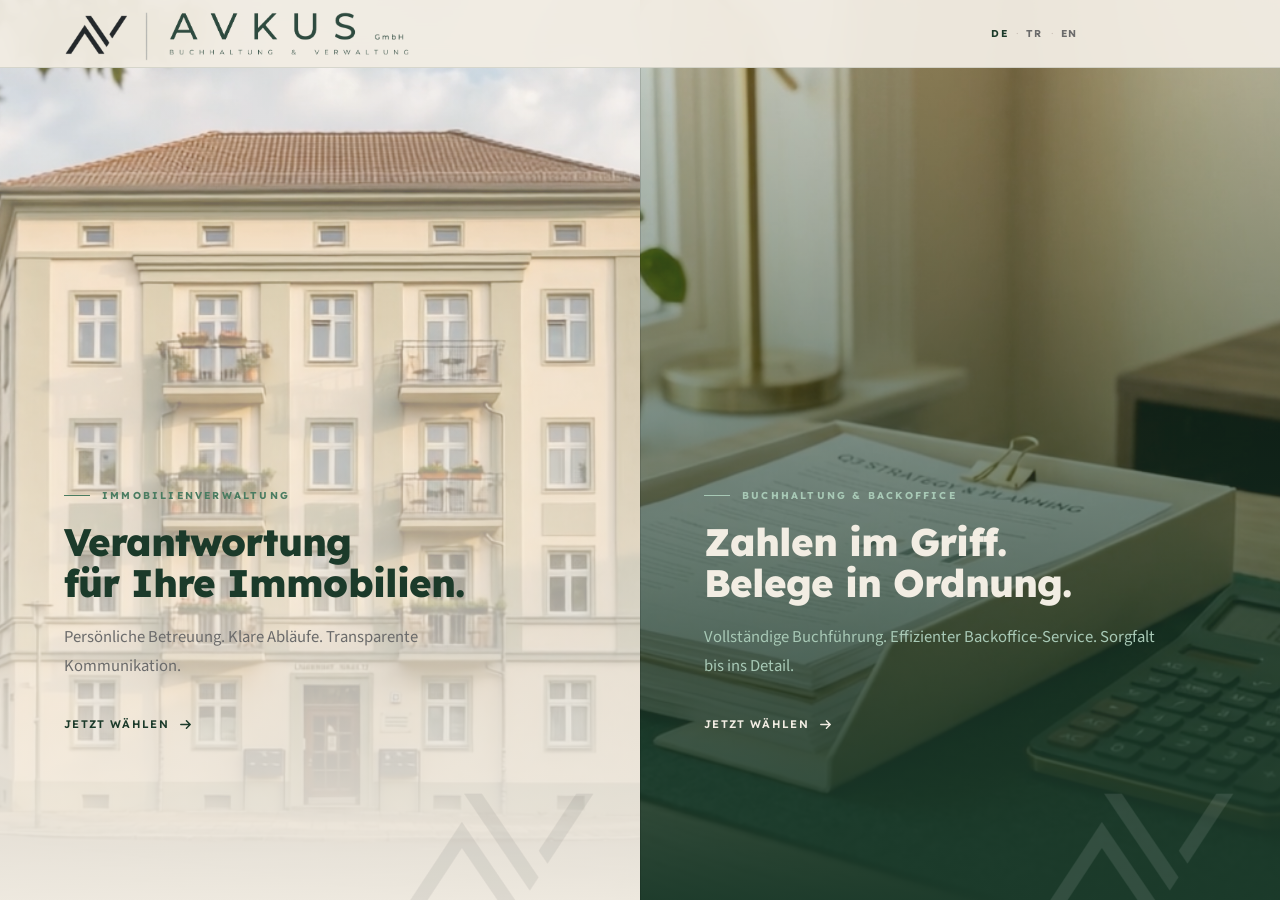
==== commit 9906c5ff: "ok" ====
--- a/index.html
+++ b/index.html
@@ -803,9 +803,29 @@
     .has-cursor .cur-ring { opacity: 1; }
     .cur-dot.on-dark  { background: var(--cr); }
     .cur-ring.on-dark { border-color: rgba(242,237,227,0.55); }
+    /* ─── LOADING CURTAIN ───────────────────────────── */
+    #curtain {
+      position: fixed; inset: 0; z-index: 9999;
+      background: #1B3A2A;
+      display: flex; align-items: center; justify-content: center;
+      transition: opacity 600ms ease;
+    }
+    #curtain img {
+      height: 904px; width: auto;
+      filter: brightness(0) invert(1);
+      animation: curtainLogoIn 500ms cubic-bezier(0.22,1,0.36,1) 100ms both;
+    }
+    @keyframes curtainLogoIn {
+      from { opacity: 0; transform: translateY(10px); }
+      to   { opacity: 1; transform: none; }
+    }
+    #curtain.out { opacity: 0; pointer-events: none; }
   </style>
 </head>
 <body>
+<div id="curtain" aria-hidden="true">
+  <img src="assets/logos/logo_wide.png" alt="">
+</div>
 <div class="cur-dot" aria-hidden="true"></div>
 <div class="cur-ring" aria-hidden="true"></div>
 <div id="app" data-state="split">
@@ -851,7 +871,7 @@
 
       <!-- HERO -->
       <section class="hero">
-        <video class="hvid" muted playsinline preload="auto" poster="assets/videos/apartment.png">
+        <video class="hvid" muted playsinline preload="none" poster="assets/videos/apartment.png">
           <source src="assets/videos/apartment.mp4" type="video/mp4">
         </video>
         <div class="hovl" aria-hidden="true"></div>
@@ -1082,7 +1102,7 @@
 
       <!-- HERO -->
       <section class="hero">
-        <video class="hvid" muted playsinline preload="auto" poster="assets/videos/desk.png">
+        <video class="hvid" muted playsinline preload="none" poster="assets/videos/desk.png">
           <source src="assets/videos/desk.mp4" type="video/mp4">
         </video>
         <div class="hovl" aria-hidden="true"></div>
@@ -1953,6 +1973,22 @@
     requestAnimationFrame(tick);
   })();
 })();
+
+/* ── Loading curtain ───────────────────────────────── */
+(function() {
+  const t0 = Date.now();
+  const MIN = 900;
+  function lift() {
+    const curtain = document.getElementById('curtain');
+    if (!curtain) return;
+    curtain.classList.add('out');
+    curtain.addEventListener('transitionend', () => curtain.remove(), { once: true });
+  }
+  window.addEventListener('load', () => {
+    const wait = Math.max(0, MIN - (Date.now() - t0));
+    setTimeout(lift, wait);
+  });
+})();
 </script>
 </body>
 </html>
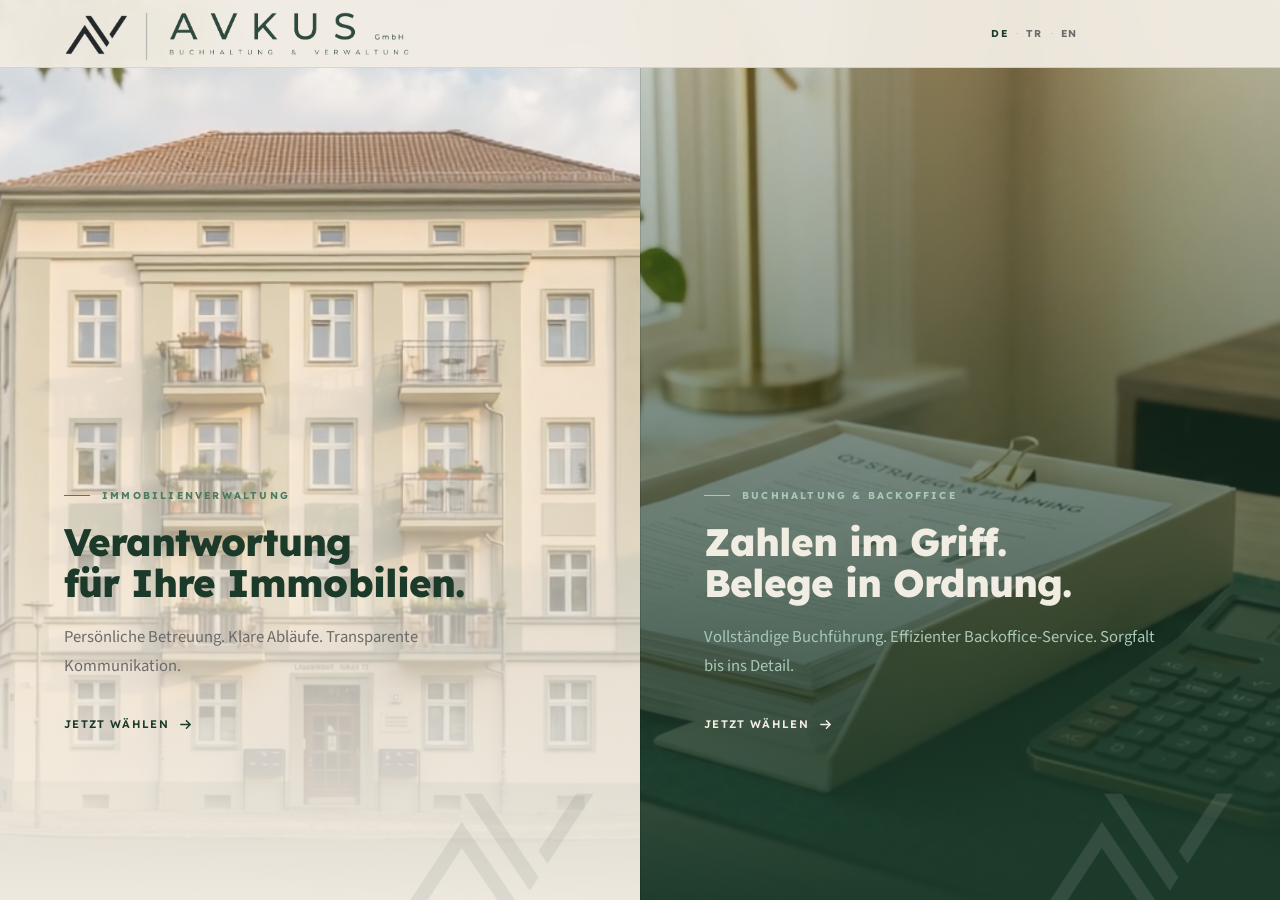
==== commit 88e29126: "Fix mobile videos, curtain logo size, and header logo size - Videos now play only on user tap (mobil" ====
--- a/index.html
+++ b/index.html
@@ -678,7 +678,8 @@
       body { overflow: hidden; }
 
       /* ── Header: compact ── */
-      .hl-wide { height: 26px; }
+      .hl-wide { height: 30px; }
+      #curtain img { height: 32px; }
       .hcta     { display: none !important; }
       .lang     { display: none; }
       .lang-sel {
@@ -1449,6 +1450,11 @@
     if (prev === 'buch') saved.b = scB.scrollTop;
 
     app.dataset.state = name;
+
+    // Video: play on selection (user gesture = mobile-safe), pause on return
+    if (name === 'immo') { if (vidI) vidI.play().catch(() => {}); if (vidB) vidB.pause(); }
+    if (name === 'buch') { if (vidB) vidB.play().catch(() => {}); if (vidI) vidI.pause(); }
+    if (name === 'split') { if (vidI) vidI.pause(); if (vidB) vidB.pause(); }
 
     // Restore scroll position after CSS applies (double-RAF for reliability)
     requestAnimationFrame(() => requestAnimationFrame(() => {
@@ -1852,10 +1858,12 @@
   revealCheck();
 
   /* ── Ping-pong video playback ──────────────────────── */
-  function pingpong(video) {
+  const vidI = document.querySelector('#ly-i .hvid');
+  const vidB = document.querySelector('#ly-b .hvid');
+
+  function setupPingpong(video) {
     let reversing = false;
     let prev = null;
-
     function reverseFrame(now) {
       const dt = prev !== null ? (now - prev) / 1000 : 1 / 60;
       prev = now;
@@ -1869,7 +1877,6 @@
         video.play().catch(() => {});
       }
     }
-
     video.addEventListener('ended', () => {
       if (reversing) return;
       reversing = true;
@@ -1877,12 +1884,10 @@
       prev = null;
       requestAnimationFrame(reverseFrame);
     });
-
     video.muted = true;
-    video.play().catch(() => {});
   }
 
-  document.querySelectorAll('.hvid').forEach(pingpong);
+  [vidI, vidB].forEach(v => { if (v) setupPingpong(v); });
 
   /* ── Netlify form submission ───────────────────── */
   document.querySelectorAll('.cform').forEach(form => {
